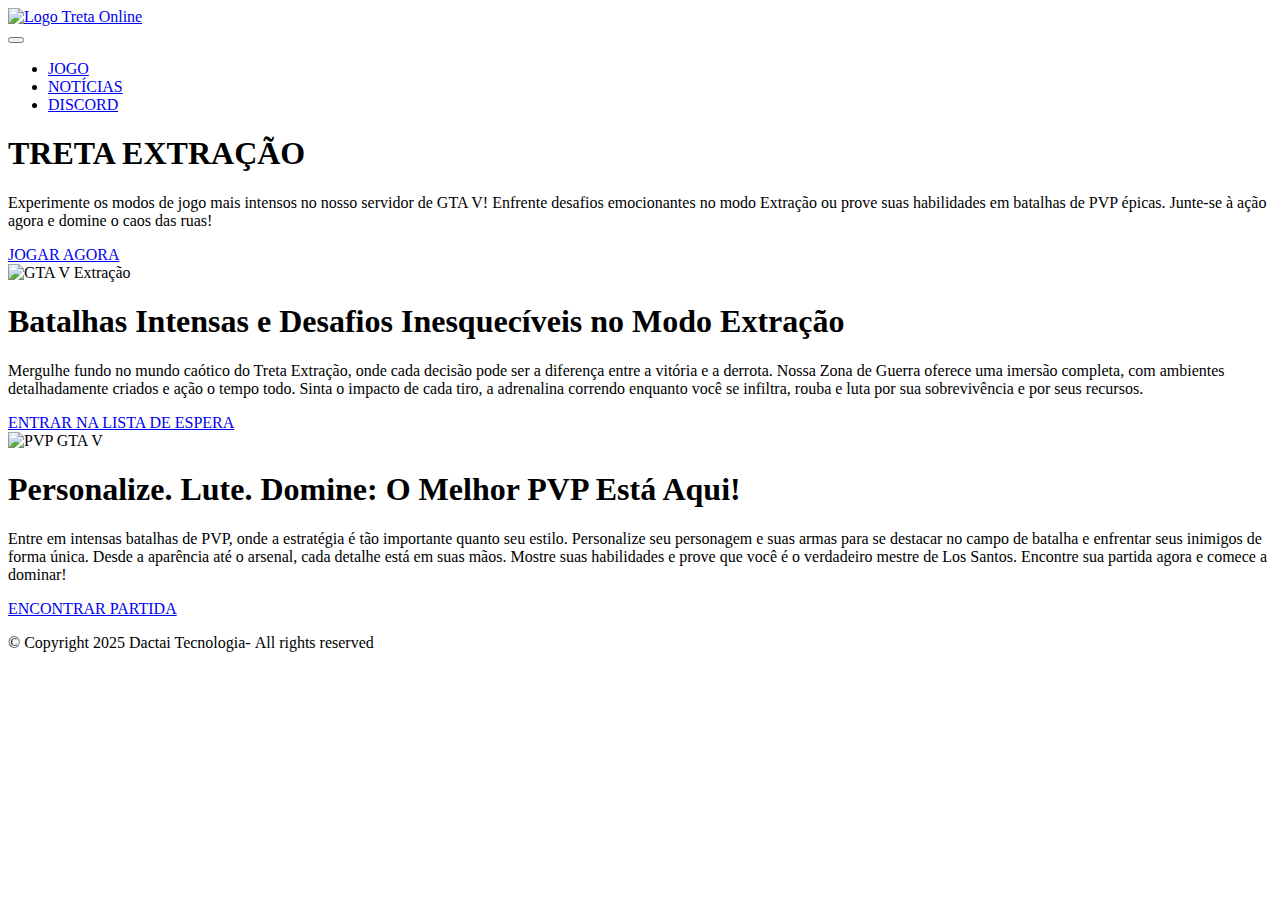
==== index.html @ 00f3d643 "subindo site treta" ====
<!DOCTYPE html>
<html>
  <head>
    <!-- Site made with Mobirise Website Builder v5.9.18, https://mobirise.com -->
    <meta charset="UTF-8" />
    <meta http-equiv="X-UA-Compatible" content="IE=edge" />
    <meta name="generator" content="Mobirise v5.9.18, mobirise.com" />
    <meta
      name="viewport"
      content="width=device-width, initial-scale=1, minimum-scale=1"
    />
    <link
      rel="shortcut icon"
      href="assets/images/logo.png"
      type="image/x-icon"
    />
    <meta
      name="description"
      content="Junte-se ao melhor servidor de GTA V com intensas batalhas de PVP. Personalize seu personagem e armas para dominar o campo de batalha em Los Santos. Entre em partidas épicas com personalização completa e prove suas habilidades contra jogadores reais. Venha para a ação agora!"
    />

    <title>Home</title>
    <link rel="stylesheet" href="assets/bootstrap/css/bootstrap.min.css" />
    <link rel="stylesheet" href="assets/bootstrap/css/bootstrap-grid.min.css" />
    <link
      rel="stylesheet"
      href="assets/bootstrap/css/bootstrap-reboot.min.css"
    />
    <link
      rel="stylesheet"
      href="assets/web/assets/gdpr-plugin/gdpr-styles.css"
    />
    <link rel="stylesheet" href="assets/dropdown/css/style.css" />
    <link rel="stylesheet" href="assets/socicon/css/styles.css" />
    <link rel="stylesheet" href="assets/theme/css/style.css" />
    <link rel="stylesheet" href="assets/custom/css/custom.css" />
    <link
      rel="preload"
      href="https://fonts.googleapis.com/css?family=Inter+Tight:100,200,300,400,500,600,700,800,900,100i,200i,300i,400i,500i,600i,700i,800i,900i&display=swap"
      as="style"
      onload="this.onload=null;this.rel='stylesheet'"
    />
    <noscript>
      <link
        rel="stylesheet"
        href="https://fonts.googleapis.com/css?family=Inter+Tight:100,200,300,400,500,600,700,800,900,100i,200i,300i,400i,500i,600i,700i,800i,900i&display=swap"
      />
    </noscript>
    <link
      rel="preload"
      as="style"
      href="assets/mobirise/css/mbr-additional.css?v=Gi5IZG"
    />
    <link
      rel="stylesheet"
      href="assets/mobirise/css/mbr-additional.css?v=Gi5IZG"
      type="text/css"
    />
  </head>

  <body>
    <section
      data-bs-version="5.1"
      class="menu menu1 cid-upGw96RJia"
      once="menu"
      id="menu1-q"
    >
      <nav class="navbar navbar-dropdown navbar-expand-lg">
        <div class="container-fluid">
          <div class="navbar-brand">
            <span class="navbar-logo">
              <a href="index.html">
                <img
                  src="assets/images/logo.webp"
                  alt="Logo Treta Online"
                  style="height: 8rem"
                />
              </a>
            </span>
          </div>
          <button
            class="navbar-toggler"
            type="button"
            data-toggle="collapse"
            data-bs-toggle="collapse"
            data-target="#navbarSupportedContent"
            data-bs-target="#navbarSupportedContent"
            aria-controls="navbarNavAltMarkup"
            aria-expanded="false"
            aria-label="Toggle navigation"
          >
            <div class="hamburger">
              <span></span>
              <span></span>
              <span></span>
              <span></span>
            </div>
          </button>
          <div class="collapse navbar-collapse" id="navbarSupportedContent">
            <ul
              class="navbar-nav nav-dropdown nav-right"
              data-app-modern-menu="true"
            >
              <li class="nav-item">
                <a
                  class="nav-link link text-white display-4"
                  href="index.html#header11-d"
                  >JOGO</a
                >
              </li>
              <li class="nav-item">
                <a
                  class="nav-link link text-white display-4"
                  href="index.html#header7-9"
                  >NOTÍCIAS</a
                >
              </li>
              <li class="nav-item">
                <a
                  class="nav-link link text-white display-4"
                  href="https://discord.gg/MjK5GsH4xV"
                  target="_blank"
                  >DISCORD</a
                >
              </li>
            </ul>
          </div>
        </div>
      </nav>
    </section>

    <section
      data-bs-version="5.1"
      class="header6 cid-upC4BU18kM mbr-fullscreen"
      data-bg-video="https://youtu.be/Bj3JG5mT6d8"
      id="header6-4"
    >
      <div class="mbr-fallback-image disabled"></div>
      <div
        class="mbr-overlay"
        style="opacity: 0.4; background-color: rgb(35, 35, 35)"
      ></div>

      <div class="align-center container">
        <div class="row justify-content-center">
          <div class="col-12 col-lg-10">
            <h1
              class="mbr-section-title mbr-fonts-style mbr-white mb-3 display-1"
            >
              <strong>TRETA EXTRAÇÃO</strong>
            </h1>

            <p class="mbr-text mbr-white mbr-fonts-style display-7">
              Experimente os modos de jogo mais intensos no nosso servidor de
              GTA V! Enfrente desafios emocionantes no modo Extração ou prove
              suas habilidades em batalhas de PVP épicas. Junte-se à ação agora
              e domine o caos das ruas!
            </p>
            <div class="mbr-section-btn mt-3">
              <a
                class="btn btn-danger display-4"
                href="https://cfx.re/join/v4dx4q"
                target="_blank"
                ><span
                  class="socicon socicon-strava mbr-iconfont mbr-iconfont-btn"
                  style="color: rgb(192, 101, 10)"
                ></span
                >JOGAR AGORA</a
              >
            </div>
          </div>
        </div>
      </div>
    </section>

    <section
      data-bs-version="5.1"
      class="header11 cid-upCoK73QYw mbr-fullscreen"
      data-bg-video="https://youtu.be/cUcXGGJgR6M"
      id="header11-d"
    >
      <div class="mbr-fallback-image disabled"></div>
      <div
        class="mbr-overlay"
        style="opacity: 0.4; background-color: rgb(57, 49, 147)"
      ></div>

      <div class="container">
        <div class="row justify-content-center">
          <div class="col-12 col-md-6 image-wrapper">
            <img
              class="w-100 img-rounded"
              src="assets/images/undefined-image-8.webp"
              alt="GTA V Extração"
            />
          </div>
          <div class="col-12 col-md">
            <div class="text-wrapper text-center">
              <h1 class="mbr-section-title mbr-fonts-style mb-3 display-5">
                <strong
                  >Batalhas Intensas e Desafios Inesquecíveis no Modo
                  Extração</strong
                >
              </h1>
              <p class="mbr-text mbr-fonts-style display-7">
                Mergulhe fundo no mundo caótico do Treta Extração, onde cada
                decisão pode ser a diferença entre a vitória e a derrota. Nossa
                Zona de Guerra oferece uma imersão completa, com ambientes
                detalhadamente criados e ação o tempo todo. Sinta o impacto de
                cada tiro, a adrenalina correndo enquanto você se infiltra,
                rouba e luta por sua sobrevivência e por seus recursos.
              </p>
              <div class="mbr-section-btn mt-3">
                <a class="btn btn-danger display-7" href="Inscreva-se.html"
                  >ENTRAR NA LISTA DE ESPERA</a
                >
              </div>
            </div>
          </div>
        </div>
      </div>
    </section>

    <section
      data-bs-version="5.1"
      class="header14 cid-upCBhH8CA8 mbr-fullscreen"
      data-bg-video="https://youtu.be/G4SJIUi2emQ"
      id="header14-e"
    >
      <div class="mbr-fallback-image disabled"></div>
      <div
        class="mbr-overlay"
        style="opacity: 0.4; background-color: rgb(255, 166, 0)"
      ></div>

      <div class="container">
        <div class="row justify-content-center align-items-center">
          <div class="col-12 col-md-6 image-wrapper">
            <img src="assets/images/undefined-image-7.webp" alt="PVP GTA V" />
          </div>
          <div class="col-12 col-md">
            <div class="text-wrapper">
              <h1 class="mbr-section-title mbr-fonts-style mb-3 display-5">
                <strong
                  >Personalize. Lute. Domine: O Melhor PVP Está Aqui!</strong
                >
              </h1>
              <p class="mbr-text mbr-fonts-style display-7">
                Entre em intensas batalhas de PVP, onde a estratégia é tão
                importante quanto seu estilo. Personalize seu personagem e suas
                armas para se destacar no campo de batalha e enfrentar seus
                inimigos de forma única. Desde a aparência até o arsenal, cada
                detalhe está em suas mãos. Mostre suas habilidades e prove que
                você é o verdadeiro mestre de Los Santos. Encontre sua partida
                agora e comece a dominar!
              </p>
              <div class="mbr-section-btn mt-3">
                <a
                  class="btn btn-danger display-4"
                  href="https://cfx.re/join/v4dx4q"
                  >ENCONTRAR PARTIDA</a
                >
              </div>
            </div>
          </div>
        </div>
      </div>
    </section>

    <section
      data-bs-version="5.1"
      class="footer7 cid-upCF3Wsdpq"
      once="footers"
      id="footer7-h"
    >
      <div class="container">
        <div class="media-container-row align-center mbr-white">
          <div class="col-12">
            <p class="mbr-text mb-0 mbr-fonts-style display-8">
              © Copyright 2025 Dactai Tecnologia-&nbsp;All rights reserved
            </p>
          </div>
        </div>
      </div>
    </section>
    <!--Menu Lateral Scroll-->
    <div class="menu-lateral">
      <a class="ativo" href="#header6-4"> </a>
      <a href="#header11-d"> </a>
      <a href="#header14-e"> </a>
    </div>

    <!--Seta indicando proxima seção-->
    <section id="section1" class="first-section">
      <div class="scroll-indicator">
        <div class="dots">
          <span></span>
          <span></span>
          <span></span>
        </div>
        <div class="arrow">
          <!-- SVG da seta personalizada -->
          <svg
            xmlns="http://www.w3.org/2000/svg"
            viewBox="0 0 24 24"
            width="48"
            height="48"
            fill="white"
          >
            <title>chevron-double-down</title>
            <path
              d="M7.41,8.58L12,13.17L16.59,8.58L18,10L12,16L6,10L7.41,8.58Z"
            />
          </svg>
        </div>
      </div>
    </section>

    <!-- Scripts -->
    <script src="assets/bootstrap/js/bootstrap.bundle.min.js"></script>
    <script src="assets/smoothscroll/smooth-scroll.js"></script>
    <script src="assets/ytplayer/index.js"></script>
    <script src="assets/vimeoplayer/player.js"></script>
    <script src="assets/dropdown/js/navbar-dropdown.js"></script>
    <script src="assets/theme/js/script.js"></script>
    <script>
      // Seleciona todos os links dentro do menu-lateral
      const links = document.querySelectorAll(".menu-lateral a");

      // Função para remover a classe 'ativo' de todos os links e adicionar ao link clicado
      function handleClick(event) {
        // Remove a classe 'ativo' de todos os links
        links.forEach((link) => {
          link.classList.remove("ativo");
        });

        // Adiciona a classe 'ativo' ao link clicado
        event.target.classList.add("ativo");
      }

      // Adiciona um evento de clique para todos os links
      links.forEach((link) => {
        link.addEventListener("click", handleClick);
      });
    </script>
    <script>
      document.addEventListener("DOMContentLoaded", function () {
        var menuLinks = document.querySelectorAll(".menu-lateral a");

        menuLinks.forEach(function (link) {
          link.addEventListener("click", function (e) {
            e.preventDefault();
            var targetID = this.getAttribute("href");
            var targetSection = document.querySelector(targetID);
            if (targetSection) {
              var startPosition = window.pageYOffset;
              var targetPosition =
                targetSection.getBoundingClientRect().top + window.pageYOffset;
              var distance = targetPosition - startPosition;
              var duration = 800; // Duração da animação em milissegundos
              var startTime = null;

              function animation(currentTime) {
                if (startTime === null) startTime = currentTime;
                var timeElapsed = currentTime - startTime;
                var run = ease(timeElapsed, startPosition, distance, duration);
                window.scrollTo(0, run);
                if (timeElapsed < duration) {
                  requestAnimationFrame(animation);
                }
              }

              function ease(t, b, c, d) {
                t /= d / 2;
                if (t < 1) return (c / 2) * t * t + b;
                t--;
                return (-c / 2) * (t * (t - 2) - 1) + b;
              }

              requestAnimationFrame(animation);
            }
          });
        });
      });
    </script>
    <script>
      document.addEventListener("DOMContentLoaded", function () {
        var menuLinks = document.querySelectorAll(".menu-lateral a");
        var sections = [];

        // Associa cada link à sua seção correspondente
        menuLinks.forEach(function (link) {
          var targetID = link.getAttribute("href");
          var targetSection = document.querySelector(targetID);
          if (targetSection) {
            sections.push({
              link: link,
              section: targetSection,
            });
          }
        });

        // Função para verificar qual seção está no viewport
        function onScroll() {
          var scrollPosition = window.pageYOffset + window.innerHeight / 2;

          sections.forEach(function (item) {
            var sectionTop = item.section.offsetTop;
            var sectionHeight = item.section.offsetHeight;

            if (
              scrollPosition >= sectionTop &&
              scrollPosition < sectionTop + sectionHeight
            ) {
              // Remove a classe 'ativo' de todos os links
              menuLinks.forEach(function (link) {
                link.classList.remove("ativo");
              });
              // Adiciona a classe 'ativo' ao link correspondente
              item.link.classList.add("ativo");
            }
          });
        }

        // Adiciona o evento de scroll
        window.addEventListener("scroll", onScroll);

        // Chama a função onScroll para definir o estado inicial
        onScroll();
      });
    </script>

    <script>
      document.addEventListener("DOMContentLoaded", function () {
        const menuLinks = document.querySelectorAll(".menu-lateral a");
        let activeIndex = 0; // Índice para controlar o item ativo no menu
        let isScrolling = false; // Controle para evitar múltiplos scrolls

        function activateMenuItem(index) {
          if (index < 0 || index >= menuLinks.length) return; // Impede que o índice seja inválido

          // Remove a classe 'ativo' de todos os links
          menuLinks.forEach((link) => link.classList.remove("ativo"));

          // Adiciona a classe 'ativo' ao link com o índice atual
          menuLinks[index].classList.add("ativo");

          // Simula o clique no item do menu
          menuLinks[index].click();
        }

        // Adiciona o listener de rolagem (scroll do mouse)
        document.addEventListener("wheel", function (event) {
          if (isScrolling) return; // Bloqueia múltiplos scrolls simultâneos

          isScrolling = true; // Bloqueia novos eventos de scroll até que o atual termine

          if (event.deltaY > 0) {
            // Scroll para baixo
            if (activeIndex < menuLinks.length - 1) {
              activeIndex++;
            }
          } else {
            // Scroll para cima
            if (activeIndex > 0) {
              activeIndex--;
            }
          }

          // Ativa o próximo ou anterior item no menu
          activateMenuItem(activeIndex);

          // Desbloqueia o scroll após um curto período de tempo
          setTimeout(() => {
            isScrolling = false;
          }, 500); // 500ms de bloqueio para evitar múltiplos scrolls rápidos
        });

        // Ativa o primeiro item ao carregar a página
        activateMenuItem(activeIndex);
      });
    </script>
  </body>
</html>
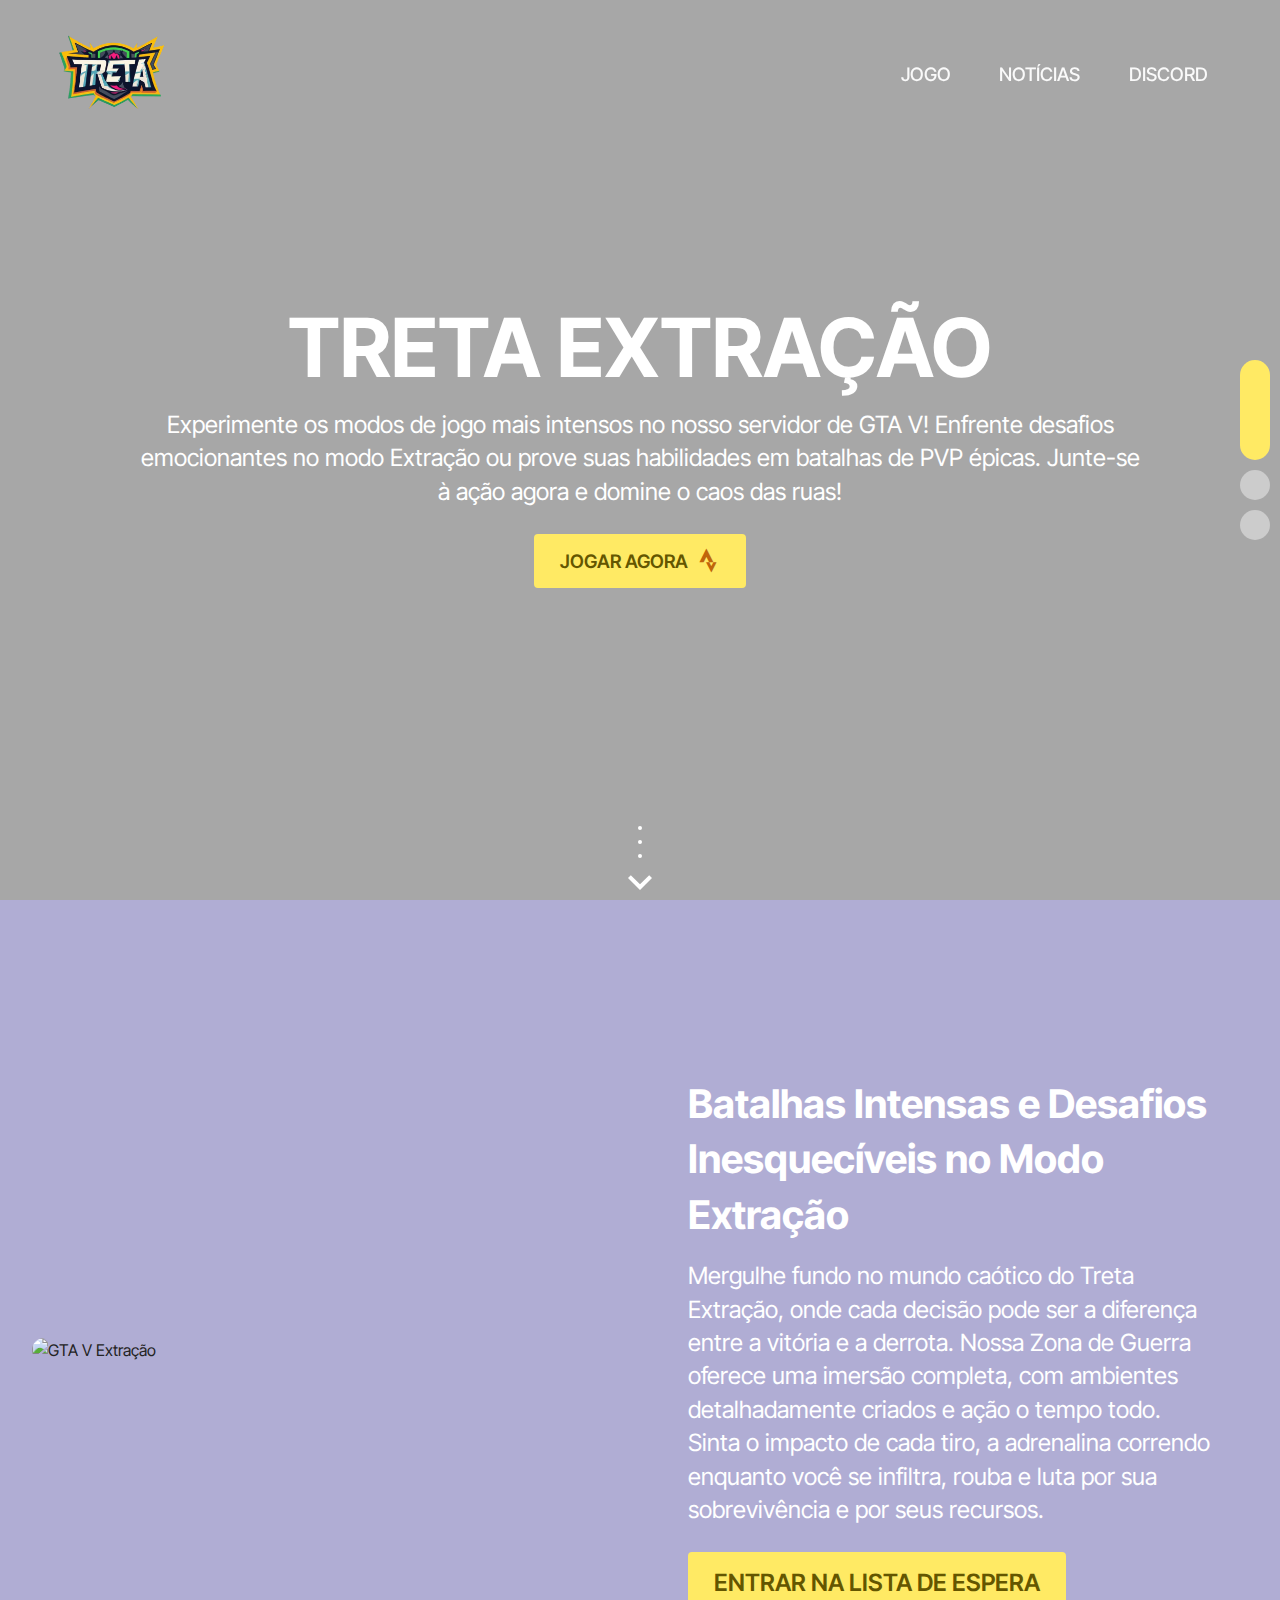
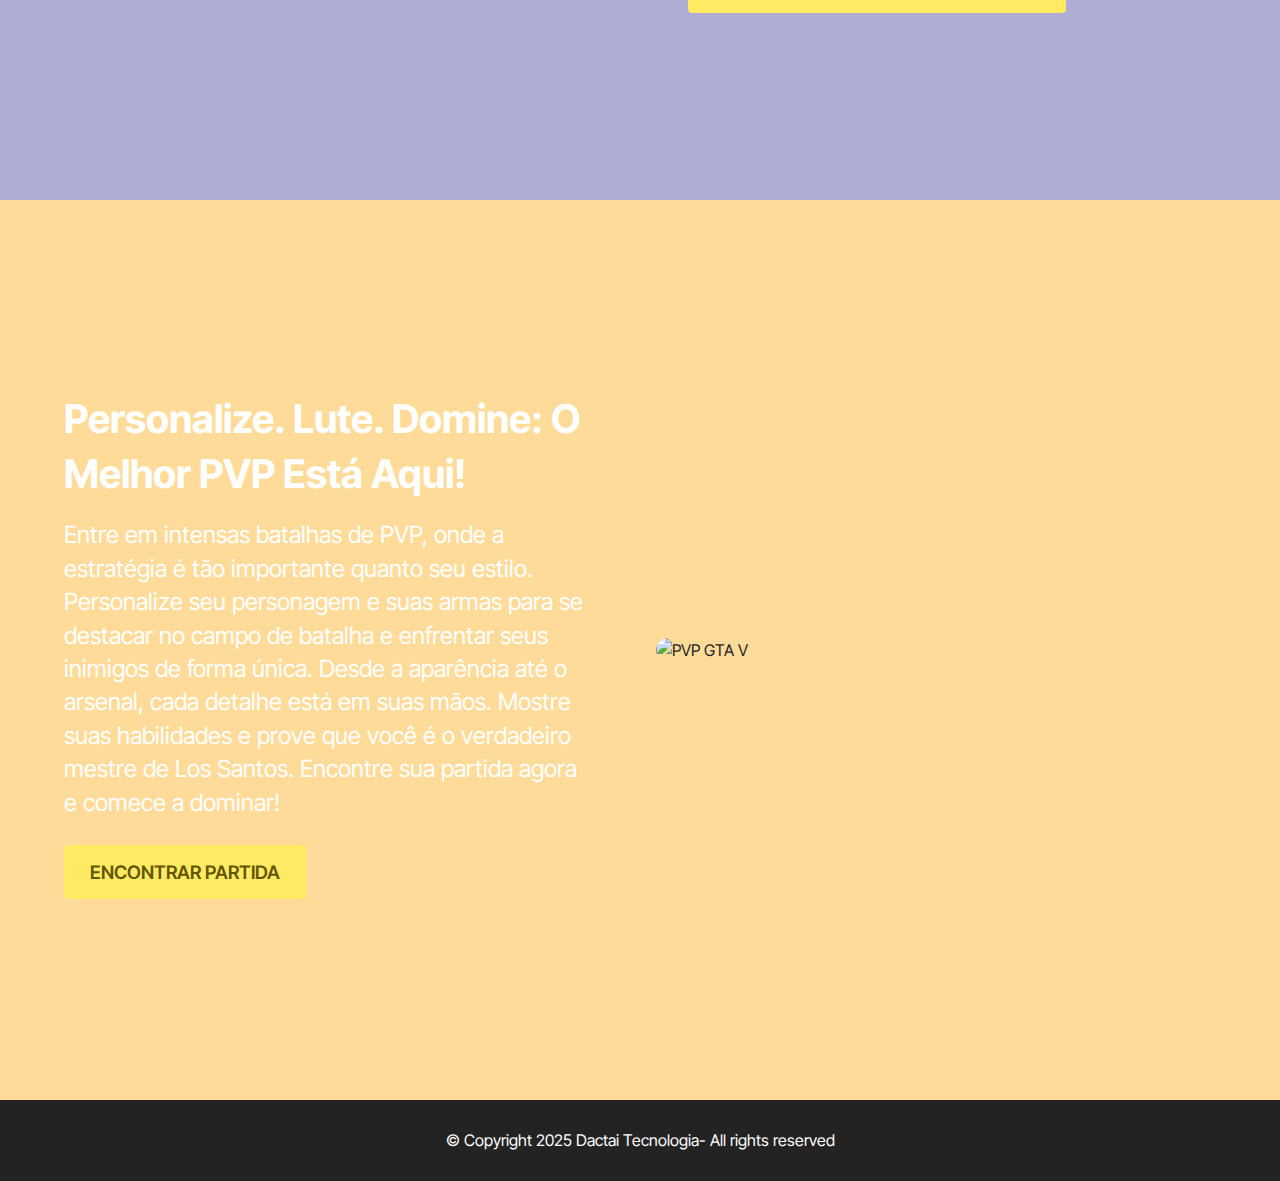
==== commit a72d82d9: "alteração link formulário" ====
--- a/index.html
+++ b/index.html
@@ -211,7 +211,7 @@
                 rouba e luta por sua sobrevivência e por seus recursos.
               </p>
               <div class="mbr-section-btn mt-3">
-                <a class="btn btn-danger display-7" href="Inscreva-se.html"
+                <a class="btn btn-danger display-7" href="formulario.html"
                   >ENTRAR NA LISTA DE ESPERA</a
                 >
               </div>
--- a/assets/dropdown/css/style.css
+++ b/assets/dropdown/css/style.css
@@ -0,0 +1,265 @@
+.navbar-dropdown {
+  left: 0;
+  padding: 0;
+  position: absolute;
+  right: 0;
+  top: 0;
+  transition: all 0.45s ease;
+  z-index: 1030;
+  background: #282828; }
+  .navbar-dropdown .navbar-logo {
+    margin-right: 0.8rem;
+    transition: margin 0.3s ease-in-out;
+    vertical-align: middle; }
+    .navbar-dropdown .navbar-logo img {
+      height: 3.125rem;
+      transition: all 0.3s ease-in-out; }
+    .navbar-dropdown .navbar-logo.mbr-iconfont {
+      font-size: 3.125rem;
+      line-height: 3.125rem; }
+  .navbar-dropdown .navbar-caption {
+    font-weight: 700;
+    white-space: normal;
+    vertical-align: -4px;
+    line-height: 3.125rem !important; }
+    .navbar-dropdown .navbar-caption, .navbar-dropdown .navbar-caption:hover {
+      color: inherit;
+      text-decoration: none; }
+  .navbar-dropdown .mbr-iconfont + .navbar-caption {
+    vertical-align: -1px; }
+  .navbar-dropdown.navbar-fixed-top {
+    position: fixed; }
+  .navbar-dropdown .navbar-brand span {
+    vertical-align: -4px; }
+  .navbar-dropdown.bg-color.transparent {
+    background: none; }
+  .navbar-dropdown.navbar-short .navbar-brand {
+    padding: 0.625rem 0; }
+    .navbar-dropdown.navbar-short .navbar-brand span {
+      vertical-align: -1px; }
+  .navbar-dropdown.navbar-short .navbar-caption {
+    line-height: 2.375rem !important;
+    vertical-align: -2px; }
+  .navbar-dropdown.navbar-short .navbar-logo {
+    margin-right: 0.5rem; }
+    .navbar-dropdown.navbar-short .navbar-logo img {
+      height: 2.375rem; }
+    .navbar-dropdown.navbar-short .navbar-logo.mbr-iconfont {
+      font-size: 2.375rem;
+      line-height: 2.375rem; }
+  .navbar-dropdown.navbar-short .mbr-table-cell {
+    height: 3.625rem; }
+  .navbar-dropdown .navbar-close {
+    left: 0.6875rem;
+    position: fixed;
+    top: 0.75rem;
+    z-index: 1000; }
+  .navbar-dropdown .hamburger-icon {
+    content: "";
+    display: inline-block;
+    vertical-align: middle;
+    width: 16px;
+    -webkit-box-shadow: 0 -6px 0 1px #282828,0 0 0 1px #282828,0 6px 0 1px #282828;
+    -moz-box-shadow: 0 -6px 0 1px #282828,0 0 0 1px #282828,0 6px 0 1px #282828;
+    box-shadow: 0 -6px 0 1px #282828,0 0 0 1px #282828,0 6px 0 1px #282828; }
+
+.dropdown-menu .dropdown-toggle[data-toggle="dropdown-submenu"]::after {
+  border-bottom: 0.35em solid transparent;
+  border-left: 0.35em solid;
+  border-right: 0;
+  border-top: 0.35em solid transparent;
+  margin-left: 0.3rem; }
+
+.dropdown-menu .dropdown-item:focus {
+  outline: 0; }
+
+.nav-dropdown {
+  font-size: 0.75rem;
+  font-weight: 500;
+  height: auto !important; }
+  .nav-dropdown .nav-btn {
+    padding-left: 1rem; }
+  .nav-dropdown .link {
+    margin: .667em 1.667em;
+    font-weight: 500;
+    padding: 0;
+    transition: color .2s ease-in-out; }
+    .nav-dropdown .link.dropdown-toggle {
+      margin-right: 2.583em; }
+      .nav-dropdown .link.dropdown-toggle::after {
+        margin-left: .25rem;
+        border-top: 0.35em solid;
+        border-right: 0.35em solid transparent;
+        border-left: 0.35em solid transparent;
+        border-bottom: 0; }
+      .nav-dropdown .link.dropdown-toggle[aria-expanded="true"] {
+        margin: 0;
+        padding: 0.667em 3.263em  0.667em 1.667em; }
+  .nav-dropdown .link::after,
+  .nav-dropdown .dropdown-item::after {
+    color: inherit; }
+  .nav-dropdown .btn {
+    font-size: 0.75rem;
+    font-weight: 700;
+    letter-spacing: 0;
+    margin-bottom: 0;
+    padding-left: 1.25rem;
+    padding-right: 1.25rem; }
+  .nav-dropdown .dropdown-menu {
+    border-radius: 0;
+    border: 0;
+    left: 0;
+    margin: 0;
+    padding-bottom: 1.25rem;
+    padding-top: 1.25rem;
+    position: relative; }
+  .nav-dropdown .dropdown-submenu {
+    margin-left: 0.125rem;
+    top: 0; }
+  .nav-dropdown .dropdown-item {
+    font-weight: 500;
+    line-height: 2;
+    padding: 0.3846em 4.615em 0.3846em 1.5385em;
+    position: relative;
+    transition: color .2s ease-in-out, background-color .2s ease-in-out; }
+    .nav-dropdown .dropdown-item::after {
+      margin-top: -0.3077em;
+      position: absolute;
+      right: 1.1538em;
+      top: 50%; }
+    .nav-dropdown .dropdown-item:focus, .nav-dropdown .dropdown-item:hover {
+      background: none; }
+
+@media (max-width: 767px) {
+  .nav-dropdown.navbar-toggleable-sm {
+    bottom: 0;
+    display: none;
+    left: 0;
+    overflow-x: hidden;
+    position: fixed;
+    top: 0;
+    transform: translateX(-100%);
+    -ms-transform: translateX(-100%);
+    -webkit-transform: translateX(-100%);
+    width: 18.75rem;
+    z-index: 999; } }
+.nav-dropdown.navbar-toggleable-xl {
+  bottom: 0;
+  display: none;
+  left: 0;
+  overflow-x: hidden;
+  position: fixed;
+  top: 0;
+  transform: translateX(-100%);
+  -ms-transform: translateX(-100%);
+  -webkit-transform: translateX(-100%);
+  width: 18.75rem;
+  z-index: 999; }
+
+.nav-dropdown-sm {
+  display: block !important;
+  overflow-x: hidden;
+  overflow: auto;
+  padding-top: 3.875rem; }
+  .nav-dropdown-sm::after {
+    content: "";
+    display: block;
+    height: 3rem;
+    width: 100%; }
+  .nav-dropdown-sm.collapse.in ~ .navbar-close {
+    display: block !important; }
+  .nav-dropdown-sm.collapsing, .nav-dropdown-sm.collapse.in {
+    transform: translateX(0);
+    -ms-transform: translateX(0);
+    -webkit-transform: translateX(0);
+    transition: all 0.25s ease-out;
+    -webkit-transition: all 0.25s ease-out;
+    background: #282828; }
+  .nav-dropdown-sm.collapsing[aria-expanded="false"] {
+    transform: translateX(-100%);
+    -ms-transform: translateX(-100%);
+    -webkit-transform: translateX(-100%); }
+  .nav-dropdown-sm .nav-item {
+    display: block;
+    margin-left: 0 !important;
+    padding-left: 0; }
+  .nav-dropdown-sm .link,
+  .nav-dropdown-sm .dropdown-item {
+    border-top: 1px dotted rgba(255, 255, 255, 0.1);
+    font-size: 0.8125rem;
+    line-height: 1.6;
+    margin: 0 !important;
+    padding: 0.875rem 2.4rem 0.875rem 1.5625rem !important;
+    position: relative;
+    white-space: normal; }
+    .nav-dropdown-sm .link:focus, .nav-dropdown-sm .link:hover,
+    .nav-dropdown-sm .dropdown-item:focus,
+    .nav-dropdown-sm .dropdown-item:hover {
+      background: rgba(0, 0, 0, 0.2) !important;
+      color: #c0a375; }
+  .nav-dropdown-sm .nav-btn {
+    position: relative;
+    padding: 1.5625rem 1.5625rem 0 1.5625rem; }
+    .nav-dropdown-sm .nav-btn::before {
+      border-top: 1px dotted rgba(255, 255, 255, 0.1);
+      content: "";
+      left: 0;
+      position: absolute;
+      top: 0;
+      width: 100%; }
+    .nav-dropdown-sm .nav-btn + .nav-btn {
+      padding-top: 0.625rem; }
+      .nav-dropdown-sm .nav-btn + .nav-btn::before {
+        display: none; }
+  .nav-dropdown-sm .btn {
+    padding: 0.625rem 0; }
+  .nav-dropdown-sm .dropdown-toggle[data-toggle="dropdown-submenu"]::after {
+    margin-left: .25rem;
+    border-top: 0.35em solid;
+    border-right: 0.35em solid transparent;
+    border-left: 0.35em solid transparent;
+    border-bottom: 0; }
+  .nav-dropdown-sm .dropdown-toggle[data-toggle="dropdown-submenu"][aria-expanded="true"]::after {
+    border-top: 0;
+    border-right: 0.35em solid transparent;
+    border-left: 0.35em solid transparent;
+    border-bottom: 0.35em solid; }
+  .nav-dropdown-sm .dropdown-menu {
+    margin: 0;
+    padding: 0;
+    position: relative;
+    top: 0;
+    left: 0;
+    width: 100%;
+    border: 0;
+    float: none;
+    border-radius: 0;
+    background: none; }
+  .nav-dropdown-sm .dropdown-submenu {
+    left: 100%;
+    margin-left: 0.125rem;
+    margin-top: -1.25rem;
+    top: 0; }
+
+.navbar-toggleable-sm .nav-dropdown .dropdown-menu {
+  position: absolute; }
+
+.navbar-toggleable-sm .nav-dropdown .dropdown-submenu {
+  left: 100%;
+  margin-left: 0.125rem;
+  margin-top: -1.25rem;
+  top: 0; }
+
+.navbar-toggleable-sm.opened .nav-dropdown .dropdown-menu {
+  position: relative; }
+
+.navbar-toggleable-sm.opened .nav-dropdown .dropdown-submenu {
+  left: 0;
+  margin-left: 00rem;
+  margin-top: 0rem;
+  top: 0; }
+
+.is-builder .nav-dropdown.collapsing {
+  transition: none !important; }
+
+
--- a/assets/socicon/css/styles.css
+++ b/assets/socicon/css/styles.css
@@ -0,0 +1,934 @@
+@charset "UTF-8";
+
+@font-face {
+  font-family: 'Socicon';
+  src:  url('../fonts/socicon.eot');
+  src:  url('../fonts/socicon.eot?#iefix') format('embedded-opentype'),
+    url('../fonts/socicon.woff2') format('woff2'),
+    url('../fonts/socicon.ttf') format('truetype'),
+    url('../fonts/socicon.woff') format('woff'),
+    url('../fonts/socicon.svg#socicon') format('svg');
+  font-weight: normal;
+  font-style: normal;
+  font-display: swap;
+}
+
+[data-icon]:before {
+  font-family: "socicon" !important;
+  content: attr(data-icon);
+  font-style: normal !important;
+  font-weight: normal !important;
+  font-variant: normal !important;
+  text-transform: none !important;
+  speak: none;
+  line-height: 1;
+  -webkit-font-smoothing: antialiased;
+  -moz-osx-font-smoothing: grayscale;
+}
+
+[class^="socicon-"], [class*=" socicon-"] {
+  /* use !important to prevent issues with browser extensions that change fonts */
+  font-family: 'Socicon' !important;
+  speak: none;
+  font-style: normal;
+  font-weight: normal;
+  font-variant: normal;
+  text-transform: none;
+  line-height: 1;
+
+  /* Better Font Rendering =========== */
+  -webkit-font-smoothing: antialiased;
+  -moz-osx-font-smoothing: grayscale;
+}
+
+.socicon-500px:before {
+  content: "\e000";
+}
+.socicon-8tracks:before {
+  content: "\e001";
+}
+.socicon-airbnb:before {
+  content: "\e002";
+}
+.socicon-alliance:before {
+  content: "\e003";
+}
+.socicon-amazon:before {
+  content: "\e004";
+}
+.socicon-amplement:before {
+  content: "\e005";
+}
+.socicon-android:before {
+  content: "\e006";
+}
+.socicon-angellist:before {
+  content: "\e007";
+}
+.socicon-apple:before {
+  content: "\e008";
+}
+.socicon-appnet:before {
+  content: "\e009";
+}
+.socicon-baidu:before {
+  content: "\e00a";
+}
+.socicon-bandcamp:before {
+  content: "\e00b";
+}
+.socicon-battlenet:before {
+  content: "\e00c";
+}
+.socicon-mixer:before {
+  content: "\e00d";
+}
+.socicon-bebee:before {
+  content: "\e00e";
+}
+.socicon-bebo:before {
+  content: "\e00f";
+}
+.socicon-behance:before {
+  content: "\e010";
+}
+.socicon-blizzard:before {
+  content: "\e011";
+}
+.socicon-blogger:before {
+  content: "\e012";
+}
+.socicon-buffer:before {
+  content: "\e013";
+}
+.socicon-chrome:before {
+  content: "\e014";
+}
+.socicon-coderwall:before {
+  content: "\e015";
+}
+.socicon-curse:before {
+  content: "\e016";
+}
+.socicon-dailymotion:before {
+  content: "\e017";
+}
+.socicon-deezer:before {
+  content: "\e018";
+}
+.socicon-delicious:before {
+  content: "\e019";
+}
+.socicon-deviantart:before {
+  content: "\e01a";
+}
+.socicon-diablo:before {
+  content: "\e01b";
+}
+.socicon-digg:before {
+  content: "\e01c";
+}
+.socicon-discord:before {
+  content: "\e01d";
+}
+.socicon-disqus:before {
+  content: "\e01e";
+}
+.socicon-douban:before {
+  content: "\e01f";
+}
+.socicon-draugiem:before {
+  content: "\e020";
+}
+.socicon-dribbble:before {
+  content: "\e021";
+}
+.socicon-drupal:before {
+  content: "\e022";
+}
+.socicon-ebay:before {
+  content: "\e023";
+}
+.socicon-ello:before {
+  content: "\e024";
+}
+.socicon-endomodo:before {
+  content: "\e025";
+}
+.socicon-envato:before {
+  content: "\e026";
+}
+.socicon-etsy:before {
+  content: "\e027";
+}
+.socicon-facebook:before {
+  content: "\e028";
+}
+.socicon-feedburner:before {
+  content: "\e029";
+}
+.socicon-filmweb:before {
+  content: "\e02a";
+}
+.socicon-firefox:before {
+  content: "\e02b";
+}
+.socicon-flattr:before {
+  content: "\e02c";
+}
+.socicon-flickr:before {
+  content: "\e02d";
+}
+.socicon-formulr:before {
+  content: "\e02e";
+}
+.socicon-forrst:before {
+  content: "\e02f";
+}
+.socicon-foursquare:before {
+  content: "\e030";
+}
+.socicon-friendfeed:before {
+  content: "\e031";
+}
+.socicon-github:before {
+  content: "\e032";
+}
+.socicon-goodreads:before {
+  content: "\e033";
+}
+.socicon-google:before {
+  content: "\e034";
+}
+.socicon-googlescholar:before {
+  content: "\e035";
+}
+.socicon-googlegroups:before {
+  content: "\e036";
+}
+.socicon-googlephotos:before {
+  content: "\e037";
+}
+.socicon-googleplus:before {
+  content: "\e038";
+}
+.socicon-grooveshark:before {
+  content: "\e039";
+}
+.socicon-hackerrank:before {
+  content: "\e03a";
+}
+.socicon-hearthstone:before {
+  content: "\e03b";
+}
+.socicon-hellocoton:before {
+  content: "\e03c";
+}
+.socicon-heroes:before {
+  content: "\e03d";
+}
+.socicon-smashcast:before {
+  content: "\e03e";
+}
+.socicon-horde:before {
+  content: "\e03f";
+}
+.socicon-houzz:before {
+  content: "\e040";
+}
+.socicon-icq:before {
+  content: "\e041";
+}
+.socicon-identica:before {
+  content: "\e042";
+}
+.socicon-imdb:before {
+  content: "\e043";
+}
+.socicon-instagram:before {
+  content: "\e044";
+}
+.socicon-issuu:before {
+  content: "\e045";
+}
+.socicon-istock:before {
+  content: "\e046";
+}
+.socicon-itunes:before {
+  content: "\e047";
+}
+.socicon-keybase:before {
+  content: "\e048";
+}
+.socicon-lanyrd:before {
+  content: "\e049";
+}
+.socicon-lastfm:before {
+  content: "\e04a";
+}
+.socicon-line:before {
+  content: "\e04b";
+}
+.socicon-linkedin:before {
+  content: "\e04c";
+}
+.socicon-livejournal:before {
+  content: "\e04d";
+}
+.socicon-lyft:before {
+  content: "\e04e";
+}
+.socicon-macos:before {
+  content: "\e04f";
+}
+.socicon-mail:before {
+  content: "\e050";
+}
+.socicon-medium:before {
+  content: "\e051";
+}
+.socicon-meetup:before {
+  content: "\e052";
+}
+.socicon-mixcloud:before {
+  content: "\e053";
+}
+.socicon-modelmayhem:before {
+  content: "\e054";
+}
+.socicon-mumble:before {
+  content: "\e055";
+}
+.socicon-myspace:before {
+  content: "\e056";
+}
+.socicon-newsvine:before {
+  content: "\e057";
+}
+.socicon-nintendo:before {
+  content: "\e058";
+}
+.socicon-npm:before {
+  content: "\e059";
+}
+.socicon-odnoklassniki:before {
+  content: "\e05a";
+}
+.socicon-openid:before {
+  content: "\e05b";
+}
+.socicon-opera:before {
+  content: "\e05c";
+}
+.socicon-outlook:before {
+  content: "\e05d";
+}
+.socicon-overwatch:before {
+  content: "\e05e";
+}
+.socicon-patreon:before {
+  content: "\e05f";
+}
+.socicon-paypal:before {
+  content: "\e060";
+}
+.socicon-periscope:before {
+  content: "\e061";
+}
+.socicon-persona:before {
+  content: "\e062";
+}
+.socicon-pinterest:before {
+  content: "\e063";
+}
+.socicon-play:before {
+  content: "\e064";
+}
+.socicon-player:before {
+  content: "\e065";
+}
+.socicon-playstation:before {
+  content: "\e066";
+}
+.socicon-pocket:before {
+  content: "\e067";
+}
+.socicon-qq:before {
+  content: "\e068";
+}
+.socicon-quora:before {
+  content: "\e069";
+}
+.socicon-raidcall:before {
+  content: "\e06a";
+}
+.socicon-ravelry:before {
+  content: "\e06b";
+}
+.socicon-reddit:before {
+  content: "\e06c";
+}
+.socicon-renren:before {
+  content: "\e06d";
+}
+.socicon-researchgate:before {
+  content: "\e06e";
+}
+.socicon-residentadvisor:before {
+  content: "\e06f";
+}
+.socicon-reverbnation:before {
+  content: "\e070";
+}
+.socicon-rss:before {
+  content: "\e071";
+}
+.socicon-sharethis:before {
+  content: "\e072";
+}
+.socicon-skype:before {
+  content: "\e073";
+}
+.socicon-slideshare:before {
+  content: "\e074";
+}
+.socicon-smugmug:before {
+  content: "\e075";
+}
+.socicon-snapchat:before {
+  content: "\e076";
+}
+.socicon-songkick:before {
+  content: "\e077";
+}
+.socicon-soundcloud:before {
+  content: "\e078";
+}
+.socicon-spotify:before {
+  content: "\e079";
+}
+.socicon-stackexchange:before {
+  content: "\e07a";
+}
+.socicon-stackoverflow:before {
+  content: "\e07b";
+}
+.socicon-starcraft:before {
+  content: "\e07c";
+}
+.socicon-stayfriends:before {
+  content: "\e07d";
+}
+.socicon-steam:before {
+  content: "\e07e";
+}
+.socicon-storehouse:before {
+  content: "\e07f";
+}
+.socicon-strava:before {
+  content: "\e080";
+}
+.socicon-streamjar:before {
+  content: "\e081";
+}
+.socicon-stumbleupon:before {
+  content: "\e082";
+}
+.socicon-swarm:before {
+  content: "\e083";
+}
+.socicon-teamspeak:before {
+  content: "\e084";
+}
+.socicon-teamviewer:before {
+  content: "\e085";
+}
+.socicon-technorati:before {
+  content: "\e086";
+}
+.socicon-telegram:before {
+  content: "\e087";
+}
+.socicon-tripadvisor:before {
+  content: "\e088";
+}
+.socicon-tripit:before {
+  content: "\e089";
+}
+.socicon-triplej:before {
+  content: "\e08a";
+}
+.socicon-tumblr:before {
+  content: "\e08b";
+}
+.socicon-twitch:before {
+  content: "\e08c";
+}
+.socicon-twitter:before {
+  content: "\e08d";
+}
+.socicon-uber:before {
+  content: "\e08e";
+}
+.socicon-ventrilo:before {
+  content: "\e08f";
+}
+.socicon-viadeo:before {
+  content: "\e090";
+}
+.socicon-viber:before {
+  content: "\e091";
+}
+.socicon-viewbug:before {
+  content: "\e092";
+}
+.socicon-vimeo:before {
+  content: "\e093";
+}
+.socicon-vine:before {
+  content: "\e094";
+}
+.socicon-vkontakte:before {
+  content: "\e095";
+}
+.socicon-warcraft:before {
+  content: "\e096";
+}
+.socicon-wechat:before {
+  content: "\e097";
+}
+.socicon-weibo:before {
+  content: "\e098";
+}
+.socicon-whatsapp:before {
+  content: "\e099";
+}
+.socicon-wikipedia:before {
+  content: "\e09a";
+}
+.socicon-windows:before {
+  content: "\e09b";
+}
+.socicon-wordpress:before {
+  content: "\e09c";
+}
+.socicon-wykop:before {
+  content: "\e09d";
+}
+.socicon-xbox:before {
+  content: "\e09e";
+}
+.socicon-xing:before {
+  content: "\e09f";
+}
+.socicon-yahoo:before {
+  content: "\e0a0";
+}
+.socicon-yammer:before {
+  content: "\e0a1";
+}
+.socicon-yandex:before {
+  content: "\e0a2";
+}
+.socicon-yelp:before {
+  content: "\e0a3";
+}
+.socicon-younow:before {
+  content: "\e0a4";
+}
+.socicon-youtube:before {
+  content: "\e0a5";
+}
+.socicon-zapier:before {
+  content: "\e0a6";
+}
+.socicon-zerply:before {
+  content: "\e0a7";
+}
+.socicon-zomato:before {
+  content: "\e0a8";
+}
+.socicon-zynga:before {
+  content: "\e0a9";
+}
+.socicon-spreadshirt:before {
+  content: "\e901";
+}
+.socicon-gamejolt:before {
+  content: "\e902";
+}
+.socicon-trello:before {
+  content: "\e903";
+}
+.socicon-tunein:before {
+  content: "\e904";
+}
+.socicon-bloglovin:before {
+  content: "\e905";
+}
+.socicon-gamewisp:before {
+  content: "\e906";
+}
+.socicon-messenger:before {
+  content: "\e907";
+}
+.socicon-pandora:before {
+  content: "\e908";
+}
+.socicon-augment:before {
+  content: "\e909";
+}
+.socicon-bitbucket:before {
+  content: "\e90a";
+}
+.socicon-fyuse:before {
+  content: "\e90b";
+}
+.socicon-yt-gaming:before {
+  content: "\e90c";
+}
+.socicon-sketchfab:before {
+  content: "\e90d";
+}
+.socicon-mobcrush:before {
+  content: "\e90e";
+}
+.socicon-microsoft:before {
+  content: "\e90f";
+}
+.socicon-realtor:before {
+  content: "\e910";
+}
+.socicon-tidal:before {
+  content: "\e911";
+}
+.socicon-qobuz:before {
+  content: "\e912";
+}
+.socicon-natgeo:before {
+  content: "\e913";
+}
+.socicon-mastodon:before {
+  content: "\e914";
+}
+.socicon-unsplash:before {
+  content: "\e915";
+}
+.socicon-homeadvisor:before {
+  content: "\e916";
+}
+.socicon-angieslist:before {
+  content: "\e917";
+}
+.socicon-codepen:before {
+  content: "\e918";
+}
+.socicon-slack:before {
+  content: "\e919";
+}
+.socicon-openaigym:before {
+  content: "\e91a";
+}
+.socicon-logmein:before {
+  content: "\e91b";
+}
+.socicon-fiverr:before {
+  content: "\e91c";
+}
+.socicon-gotomeeting:before {
+  content: "\e91d";
+}
+.socicon-aliexpress:before {
+  content: "\e91e";
+}
+.socicon-guru:before {
+  content: "\e91f";
+}
+.socicon-appstore:before {
+  content: "\e920";
+}
+.socicon-homes:before {
+  content: "\e921";
+}
+.socicon-zoom:before {
+  content: "\e922";
+}
+.socicon-alibaba:before {
+  content: "\e923";
+}
+.socicon-craigslist:before {
+  content: "\e924";
+}
+.socicon-wix:before {
+  content: "\e925";
+}
+.socicon-redfin:before {
+  content: "\e926";
+}
+.socicon-googlecalendar:before {
+  content: "\e927";
+}
+.socicon-shopify:before {
+  content: "\e928";
+}
+.socicon-freelancer:before {
+  content: "\e929";
+}
+.socicon-seedrs:before {
+  content: "\e92a";
+}
+.socicon-bing:before {
+  content: "\e92b";
+}
+.socicon-doodle:before {
+  content: "\e92c";
+}
+.socicon-bonanza:before {
+  content: "\e92d";
+}
+.socicon-squarespace:before {
+  content: "\e92e";
+}
+.socicon-toptal:before {
+  content: "\e92f";
+}
+.socicon-gust:before {
+  content: "\e930";
+}
+.socicon-ask:before {
+  content: "\e931";
+}
+.socicon-trulia:before {
+  content: "\e932";
+}
+.socicon-loomly:before {
+  content: "\e933";
+}
+.socicon-ghost:before {
+  content: "\e934";
+}
+.socicon-upwork:before {
+  content: "\e935";
+}
+.socicon-fundable:before {
+  content: "\e936";
+}
+.socicon-booking:before {
+  content: "\e937";
+}
+.socicon-googlemaps:before {
+  content: "\e938";
+}
+.socicon-zillow:before {
+  content: "\e939";
+}
+.socicon-niconico:before {
+  content: "\e93a";
+}
+.socicon-toneden:before {
+  content: "\e93b";
+}
+.socicon-crunchbase:before {
+  content: "\e93c";
+}
+.socicon-homefy:before {
+  content: "\e93d";
+}
+.socicon-calendly:before {
+  content: "\e93e";
+}
+.socicon-livemaster:before {
+  content: "\e93f";
+}
+.socicon-udemy:before {
+  content: "\e940";
+}
+.socicon-codered:before {
+  content: "\e941";
+}
+.socicon-origin:before {
+  content: "\e942";
+}
+.socicon-nextdoor:before {
+  content: "\e943";
+}
+.socicon-portfolio:before {
+  content: "\e944";
+}
+.socicon-instructables:before {
+  content: "\e945";
+}
+.socicon-gitlab:before {
+  content: "\e946";
+}
+.socicon-hackernews:before {
+  content: "\e947";
+}
+.socicon-smashwords:before {
+  content: "\e948";
+}
+.socicon-kobo:before {
+  content: "\e949";
+}
+.socicon-bookbub:before {
+  content: "\e94a";
+}
+.socicon-mailru:before {
+  content: "\e94b";
+}
+.socicon-moddb:before {
+  content: "\e94c";
+}
+.socicon-indiedb:before {
+  content: "\e94d";
+}
+.socicon-traxsource:before {
+  content: "\e94e";
+}
+.socicon-gamefor:before {
+  content: "\e94f";
+}
+.socicon-pixiv:before {
+  content: "\e950";
+}
+.socicon-myanimelist:before {
+  content: "\e951";
+}
+.socicon-blackberry:before {
+  content: "\e952";
+}
+.socicon-wickr:before {
+  content: "\e953";
+}
+.socicon-spip:before {
+  content: "\e954";
+}
+.socicon-napster:before {
+  content: "\e955";
+}
+.socicon-beatport:before {
+  content: "\e956";
+}
+.socicon-hackerone:before {
+  content: "\e957";
+}
+.socicon-internet:before {
+  content: "\e958";
+}
+.socicon-ubuntu:before {
+  content: "\e959";
+}
+.socicon-artstation:before {
+  content: "\e95a";
+}
+.socicon-invision:before {
+  content: "\e95b";
+}
+.socicon-torial:before {
+  content: "\e95c";
+}
+.socicon-collectorz:before {
+  content: "\e95d";
+}
+.socicon-seenthis:before {
+  content: "\e95e";
+}
+.socicon-googleplaymusic:before {
+  content: "\e95f";
+}
+.socicon-debian:before {
+  content: "\e960";
+}
+.socicon-filmfreeway:before {
+  content: "\e961";
+}
+.socicon-gnome:before {
+  content: "\e962";
+}
+.socicon-itchio:before {
+  content: "\e963";
+}
+.socicon-jamendo:before {
+  content: "\e964";
+}
+.socicon-mix:before {
+  content: "\e965";
+}
+.socicon-sharepoint:before {
+  content: "\e966";
+}
+.socicon-tinder:before {
+  content: "\e967";
+}
+.socicon-windguru:before {
+  content: "\e968";
+}
+.socicon-cdbaby:before {
+  content: "\e969";
+}
+.socicon-elementaryos:before {
+  content: "\e96a";
+}
+.socicon-stage32:before {
+  content: "\e96b";
+}
+.socicon-tiktok:before {
+  content: "\e96c";
+}
+.socicon-gitter:before {
+  content: "\e96d";
+}
+.socicon-letterboxd:before {
+  content: "\e96e";
+}
+.socicon-threema:before {
+  content: "\e96f";
+}
+.socicon-splice:before {
+  content: "\e970";
+}
+.socicon-metapop:before {
+  content: "\e971";
+}
+.socicon-naver:before {
+  content: "\e972";
+}
+.socicon-remote:before {
+  content: "\e973";
+}
+.socicon-flipboard:before {
+  content: "\e974";
+}
+.socicon-googlehangouts:before {
+  content: "\e975";
+}
+.socicon-dlive:before {
+  content: "\e976";
+}
+.socicon-vsco:before {
+  content: "\e977";
+}
+.socicon-stitcher:before {
+  content: "\e978";
+}
+.socicon-avvo:before {
+  content: "\e979";
+}
+.socicon-redbubble:before {
+  content: "\e97a";
+}
+.socicon-society6:before {
+  content: "\e97b";
+}
+.socicon-zazzle:before {
+  content: "\e97c";
+}
+.socicon-eitaa:before {
+  content: "\e97d";
+}
+.socicon-soroush:before {
+  content: "\e97e";
+}
+.socicon-bale:before {
+  content: "\e97f";
+}
--- a/assets/theme/css/style.css
+++ b/assets/theme/css/style.css
@@ -0,0 +1,965 @@
+@charset "UTF-8";
+section {
+  background-color: #ffffff;
+}
+
+body {
+  font-style: normal;
+  line-height: 1.5;
+  font-weight: 400;
+  color: #232323;
+  position: relative;
+}
+
+button {
+  background-color: transparent;
+  border-color: transparent;
+}
+
+.embla__button,
+.carousel-control {
+  background-color: #edefea !important;
+  opacity: 0.8 !important;
+  color: #464845 !important;
+  border-color: #edefea !important;
+}
+
+.carousel .close,
+.modalWindow .close {
+  background-color: #edefea !important;
+  color: #464845 !important;
+  border-color: #edefea !important;
+  opacity: 0.8 !important;
+}
+
+.carousel .close:hover,
+.modalWindow .close:hover {
+  opacity: 1 !important;
+}
+
+.carousel-indicators li {
+  background-color: #edefea !important;
+  border: 2px solid #464845 !important;
+}
+
+.carousel-indicators li:hover,
+.carousel-indicators li:active {
+  opacity: 0.8 !important;
+}
+
+.embla__button:hover,
+.carousel-control:hover {
+  background-color: #edefea !important;
+  opacity: 1 !important;
+}
+
+.modalWindow-video-container {
+  height: 80%;
+}
+
+section,
+.container,
+.container-fluid {
+  position: relative;
+  word-wrap: break-word;
+}
+
+a.mbr-iconfont:hover {
+  text-decoration: none;
+}
+
+.article .lead p,
+.article .lead ul,
+.article .lead ol,
+.article .lead pre,
+.article .lead blockquote {
+  margin-bottom: 0;
+}
+
+a {
+  font-style: normal;
+  font-weight: 400;
+  cursor: pointer;
+}
+a, a:hover {
+  text-decoration: none;
+}
+
+.mbr-section-title {
+  font-style: normal;
+  line-height: 1.3;
+}
+
+.mbr-section-subtitle {
+  line-height: 1.3;
+}
+
+.mbr-text {
+  font-style: normal;
+  line-height: 1.7;
+}
+
+h1,
+h2,
+h3,
+h4,
+h5,
+h6,
+.display-1,
+.display-2,
+.display-4,
+.display-5,
+.display-7,
+span,
+p,
+a {
+  line-height: 1;
+  word-break: break-word;
+  word-wrap: break-word;
+  font-weight: 400;
+}
+
+b,
+strong {
+  font-weight: bold;
+}
+
+input:-webkit-autofill, input:-webkit-autofill:hover, input:-webkit-autofill:focus, input:-webkit-autofill:active {
+  transition-delay: 9999s;
+  -webkit-transition-property: background-color, color;
+  transition-property: background-color, color;
+}
+
+textarea[type=hidden] {
+  display: none;
+}
+
+section {
+  background-position: 50% 50%;
+  background-repeat: no-repeat;
+  background-size: cover;
+}
+section .mbr-background-video,
+section .mbr-background-video-preview {
+  position: absolute;
+  bottom: 0;
+  left: 0;
+  right: 0;
+  top: 0;
+}
+
+.hidden {
+  visibility: hidden;
+}
+
+.mbr-z-index20 {
+  z-index: 20;
+}
+
+/*! Base colors */
+.mbr-white {
+  color: #ffffff;
+}
+
+.mbr-black {
+  color: #111111;
+}
+
+.mbr-bg-white {
+  background-color: #ffffff;
+}
+
+.mbr-bg-black {
+  background-color: #000000;
+}
+
+/*! Text-aligns */
+.align-left {
+  text-align: left;
+}
+
+.align-center {
+  text-align: center;
+}
+
+.align-right {
+  text-align: right;
+}
+
+/*! Font-weight  */
+.mbr-light {
+  font-weight: 300;
+}
+
+.mbr-regular {
+  font-weight: 400;
+}
+
+.mbr-semibold {
+  font-weight: 500;
+}
+
+.mbr-bold {
+  font-weight: 700;
+}
+
+/*! Media  */
+.media-content {
+  flex-basis: 100%;
+}
+
+.media-container-row {
+  display: flex;
+  flex-direction: row;
+  flex-wrap: wrap;
+  justify-content: center;
+  align-content: center;
+  align-items: start;
+}
+.media-container-row .media-size-item {
+  width: 400px;
+}
+
+.media-container-column {
+  display: flex;
+  flex-direction: column;
+  flex-wrap: wrap;
+  justify-content: center;
+  align-content: center;
+  align-items: stretch;
+}
+.media-container-column > * {
+  width: 100%;
+}
+
+@media (min-width: 992px) {
+  .media-container-row {
+    flex-wrap: nowrap;
+  }
+}
+figure {
+  margin-bottom: 0;
+  overflow: hidden;
+}
+
+figure[mbr-media-size] {
+  transition: width 0.1s;
+}
+
+img,
+iframe {
+  display: block;
+  width: 100%;
+}
+
+.card {
+  background-color: transparent;
+  border: none;
+}
+
+.card-box {
+  width: 100%;
+}
+
+.card-img {
+  text-align: center;
+  flex-shrink: 0;
+  -webkit-flex-shrink: 0;
+}
+
+.media {
+  max-width: 100%;
+  margin: 0 auto;
+}
+
+.mbr-figure {
+  align-self: center;
+}
+
+.media-container > div {
+  max-width: 100%;
+}
+
+.mbr-figure img,
+.card-img img {
+  width: 100%;
+}
+
+@media (max-width: 991px) {
+  .media-size-item {
+    width: auto !important;
+  }
+  .media {
+    width: auto;
+  }
+  .mbr-figure {
+    width: 100% !important;
+  }
+}
+/*! Buttons */
+.mbr-section-btn {
+  margin-left: -0.6rem;
+  margin-right: -0.6rem;
+  font-size: 0;
+}
+
+.btn {
+  font-weight: 600;
+  border-width: 1px;
+  font-style: normal;
+  margin: 0.6rem 0.6rem;
+  white-space: normal;
+  transition: all 0.2s ease-in-out;
+  display: inline-flex;
+  align-items: center;
+  justify-content: center;
+  word-break: break-word;
+}
+
+.btn-sm {
+  font-weight: 600;
+  letter-spacing: 0px;
+  transition: all 0.3s ease-in-out;
+}
+
+.btn-md {
+  font-weight: 600;
+  letter-spacing: 0px;
+  transition: all 0.3s ease-in-out;
+}
+
+.btn-lg {
+  font-weight: 600;
+  letter-spacing: 0px;
+  transition: all 0.3s ease-in-out;
+}
+
+.btn-form {
+  margin: 0;
+}
+.btn-form:hover {
+  cursor: pointer;
+}
+
+nav .mbr-section-btn {
+  margin-left: 0rem;
+  margin-right: 0rem;
+}
+
+/*! Btn icon margin */
+.btn .mbr-iconfont,
+.btn.btn-sm .mbr-iconfont {
+  order: 1;
+  cursor: pointer;
+  margin-left: 0.5rem;
+  vertical-align: sub;
+}
+
+.btn.btn-md .mbr-iconfont,
+.btn.btn-md .mbr-iconfont {
+  margin-left: 0.8rem;
+}
+
+.mbr-regular {
+  font-weight: 400;
+}
+
+.mbr-semibold {
+  font-weight: 500;
+}
+
+.mbr-bold {
+  font-weight: 700;
+}
+
+[type=submit] {
+  -webkit-appearance: none;
+}
+
+/*! Full-screen */
+.mbr-fullscreen .mbr-overlay {
+  min-height: 100vh;
+}
+
+.mbr-fullscreen {
+  display: flex;
+  display: -moz-flex;
+  display: -ms-flex;
+  display: -o-flex;
+  align-items: center;
+  min-height: 100vh;
+  padding-top: 3rem;
+  padding-bottom: 3rem;
+}
+
+/*! Map */
+.map {
+  height: 25rem;
+  position: relative;
+}
+.map iframe {
+  width: 100%;
+  height: 100%;
+}
+
+/*! Scroll to top arrow */
+.mbr-arrow-up {
+  bottom: 25px;
+  right: 90px;
+  position: fixed;
+  text-align: right;
+  z-index: 5000;
+  color: #ffffff;
+  font-size: 22px;
+}
+
+.mbr-arrow-up a {
+  background: rgba(0, 0, 0, 0.2);
+  border-radius: 50%;
+  color: #fff;
+  display: inline-block;
+  height: 60px;
+  width: 60px;
+  border: 2px solid #fff;
+  outline-style: none !important;
+  position: relative;
+  text-decoration: none;
+  transition: all 0.3s ease-in-out;
+  cursor: pointer;
+  text-align: center;
+}
+.mbr-arrow-up a:hover {
+  background-color: rgba(0, 0, 0, 0.4);
+}
+.mbr-arrow-up a i {
+  line-height: 60px;
+}
+
+.mbr-arrow-up-icon {
+  display: block;
+  color: #fff;
+}
+
+.mbr-arrow-up-icon::before {
+  content: "›";
+  display: inline-block;
+  font-family: serif;
+  font-size: 22px;
+  line-height: 1;
+  font-style: normal;
+  position: relative;
+  top: 6px;
+  left: -4px;
+  transform: rotate(-90deg);
+}
+
+/*! Arrow Down */
+.mbr-arrow {
+  position: absolute;
+  bottom: 45px;
+  left: 50%;
+  width: 60px;
+  height: 60px;
+  cursor: pointer;
+  background-color: rgba(80, 80, 80, 0.5);
+  border-radius: 50%;
+  transform: translateX(-50%);
+}
+@media (max-width: 767px) {
+  .mbr-arrow {
+    display: none;
+  }
+}
+.mbr-arrow > a {
+  display: inline-block;
+  text-decoration: none;
+  outline-style: none;
+  animation: arrowdown 1.7s ease-in-out infinite;
+  color: #ffffff;
+}
+.mbr-arrow > a > i {
+  position: absolute;
+  top: -2px;
+  left: 15px;
+  font-size: 2rem;
+}
+
+#scrollToTop a i::before {
+  content: "";
+  position: absolute;
+  display: block;
+  border-bottom: 2.5px solid #fff;
+  border-left: 2.5px solid #fff;
+  width: 27.8%;
+  height: 27.8%;
+  left: 50%;
+  top: 51%;
+  transform: translateY(-30%) translateX(-50%) rotate(135deg);
+}
+
+@keyframes arrowdown {
+  0% {
+    transform: translateY(0px);
+  }
+  50% {
+    transform: translateY(-5px);
+  }
+  100% {
+    transform: translateY(0px);
+  }
+}
+@media (max-width: 500px) {
+  .mbr-arrow-up {
+    left: 0;
+    right: 0;
+    text-align: center;
+  }
+}
+/*Gradients animation*/
+@keyframes gradient-animation {
+  from {
+    background-position: 0% 100%;
+    animation-timing-function: ease-in-out;
+  }
+  to {
+    background-position: 100% 0%;
+    animation-timing-function: ease-in-out;
+  }
+}
+.bg-gradient {
+  background-size: 200% 200%;
+  animation: gradient-animation 5s infinite alternate;
+  -webkit-animation: gradient-animation 5s infinite alternate;
+}
+
+.menu .navbar-brand {
+  display: -webkit-flex;
+}
+.menu .navbar-brand span {
+  display: flex;
+  display: -webkit-flex;
+}
+.menu .navbar-brand .navbar-caption-wrap {
+  display: -webkit-flex;
+}
+.menu .navbar-brand .navbar-logo img {
+  display: -webkit-flex;
+  width: auto;
+}
+@media (min-width: 768px) and (max-width: 991px) {
+  .menu .navbar-toggleable-sm .navbar-nav {
+    display: -ms-flexbox;
+  }
+}
+@media (max-width: 991px) {
+  .menu .navbar-collapse {
+    max-height: 93.5vh;
+  }
+  .menu .navbar-collapse.show {
+    overflow: auto;
+  }
+}
+@media (min-width: 992px) {
+  .menu .navbar-nav.nav-dropdown {
+    display: -webkit-flex;
+  }
+  .menu .navbar-toggleable-sm .navbar-collapse {
+    display: -webkit-flex !important;
+  }
+  .menu .collapsed .navbar-collapse {
+    max-height: 93.5vh;
+  }
+  .menu .collapsed .navbar-collapse.show {
+    overflow: auto;
+  }
+}
+@media (max-width: 767px) {
+  .menu .navbar-collapse {
+    max-height: 80vh;
+  }
+}
+
+.nav-link .mbr-iconfont {
+  margin-right: 0.5rem;
+}
+
+.navbar {
+  display: -webkit-flex;
+  -webkit-flex-wrap: wrap;
+  -webkit-align-items: center;
+  -webkit-justify-content: space-between;
+}
+
+.navbar-collapse {
+  -webkit-flex-basis: 100%;
+  -webkit-flex-grow: 1;
+  -webkit-align-items: center;
+}
+
+.nav-dropdown .link {
+  padding: 0.667em 1.667em !important;
+  margin: 0 !important;
+}
+
+.nav {
+  display: -webkit-flex;
+  -webkit-flex-wrap: wrap;
+}
+
+.row {
+  display: -webkit-flex;
+  -webkit-flex-wrap: wrap;
+}
+
+.justify-content-center {
+  -webkit-justify-content: center;
+}
+
+.form-inline {
+  display: -webkit-flex;
+}
+
+.card-wrapper {
+  -webkit-flex: 1;
+}
+
+.carousel-control {
+  z-index: 10;
+  display: -webkit-flex;
+}
+
+.carousel-controls {
+  display: -webkit-flex;
+}
+
+.media {
+  display: -webkit-flex;
+}
+
+.form-group:focus {
+  outline: none;
+}
+
+.jq-selectbox__select {
+  padding: 7px 0;
+  position: relative;
+}
+
+.jq-selectbox__dropdown {
+  overflow: hidden;
+  border-radius: 10px;
+  position: absolute;
+  top: 100%;
+  left: 0 !important;
+  width: 100% !important;
+}
+
+.jq-selectbox__trigger-arrow {
+  right: 0;
+  transform: translateY(-50%);
+}
+
+.jq-selectbox li {
+  padding: 1.07em 0.5em;
+}
+
+input[type=range] {
+  padding-left: 0 !important;
+  padding-right: 0 !important;
+}
+
+.modal-dialog,
+.modal-content {
+  height: 100%;
+}
+
+.modal-dialog .carousel-inner {
+  height: calc(100vh - 1.75rem);
+}
+@media (max-width: 575px) {
+  .modal-dialog .carousel-inner {
+    height: calc(100vh - 1rem);
+  }
+}
+
+.carousel-item {
+  text-align: center;
+}
+
+.carousel-item img {
+  margin: auto;
+}
+
+.navbar-toggler {
+  align-self: flex-start;
+  padding: 0.25rem 0.75rem;
+  font-size: 1.25rem;
+  line-height: 1;
+  background: transparent;
+  border: 1px solid transparent;
+  border-radius: 0.25rem;
+}
+
+.navbar-toggler:focus,
+.navbar-toggler:hover {
+  text-decoration: none;
+  box-shadow: none;
+}
+
+.navbar-toggler-icon {
+  display: inline-block;
+  width: 1.5em;
+  height: 1.5em;
+  vertical-align: middle;
+  content: "";
+  background: no-repeat center center;
+  background-size: 100% 100%;
+}
+
+.navbar-toggler-left {
+  position: absolute;
+  left: 1rem;
+}
+
+.navbar-toggler-right {
+  position: absolute;
+  right: 1rem;
+}
+
+.card-img {
+  width: auto;
+}
+
+.menu .navbar.collapsed:not(.beta-menu) {
+  flex-direction: column;
+}
+
+.carousel-item.active,
+.carousel-item-next,
+.carousel-item-prev {
+  display: flex;
+}
+
+.note-air-layout .dropup .dropdown-menu,
+.note-air-layout .navbar-fixed-bottom .dropdown .dropdown-menu {
+  bottom: initial !important;
+}
+
+html,
+body {
+  height: auto;
+  min-height: 100vh;
+}
+
+.dropup .dropdown-toggle::after {
+  display: none;
+}
+
+.form-asterisk {
+  font-family: initial;
+  position: absolute;
+  top: -2px;
+  font-weight: normal;
+}
+
+.form-control-label {
+  position: relative;
+  cursor: pointer;
+  margin-bottom: 0.357em;
+  padding: 0;
+}
+
+.alert {
+  color: #ffffff;
+  border-radius: 0;
+  border: 0;
+  font-size: 1.1rem;
+  line-height: 1.5;
+  margin-bottom: 1.875rem;
+  padding: 1.25rem;
+  position: relative;
+  text-align: center;
+}
+.alert.alert-form::after {
+  background-color: inherit;
+  bottom: -7px;
+  content: "";
+  display: block;
+  height: 14px;
+  left: 50%;
+  margin-left: -7px;
+  position: absolute;
+  transform: rotate(45deg);
+  width: 14px;
+}
+
+.form-control {
+  background-color: #ffffff;
+  background-clip: border-box;
+  color: #232323;
+  line-height: 1rem !important;
+  height: auto;
+  padding: 1.2rem 2rem;
+  transition: border-color 0.25s ease 0s;
+  border: 1px solid transparent !important;
+  border-radius: 4px;
+  box-shadow: rgba(0, 0, 0, 0.07) 0px 1px 1px 0px, rgba(0, 0, 0, 0.07) 0px 1px 3px 0px, rgba(0, 0, 0, 0.03) 0px 0px 0px 1px;
+}
+.form-active .form-control:invalid {
+  border-color: red;
+}
+
+.row > * {
+  padding-right: 1rem;
+  padding-left: 1rem;
+}
+
+form .row {
+  margin-left: -0.6rem;
+  margin-right: -0.6rem;
+}
+form .row [class*=col] {
+  padding-left: 0.6rem;
+  padding-right: 0.6rem;
+}
+
+form .mbr-section-btn {
+  padding-left: 0.6rem;
+  padding-right: 0.6rem;
+}
+
+form .form-check-input {
+  margin-top: 0.5;
+}
+
+textarea.form-control {
+  line-height: 1.5rem !important;
+}
+
+.form-group {
+  margin-bottom: 1.2rem;
+}
+
+.form-control,
+form .btn {
+  min-height: 48px;
+}
+
+.gdpr-block label span.textGDPR input[name=gdpr] {
+  top: 7px;
+}
+
+.form-control:focus {
+  box-shadow: none;
+}
+
+:focus {
+  outline: none;
+}
+
+.mbr-overlay {
+  background-color: #000;
+  bottom: 0;
+  left: 0;
+  opacity: 0.5;
+  position: absolute;
+  right: 0;
+  top: 0;
+  z-index: 0;
+  pointer-events: none;
+}
+
+blockquote {
+  font-style: italic;
+  padding: 3rem;
+  font-size: 1.09rem;
+  position: relative;
+  border-left: 3px solid;
+}
+
+ul,
+ol,
+pre,
+blockquote {
+  margin-bottom: 2.3125rem;
+}
+
+.mt-4 {
+  margin-top: 2rem !important;
+}
+
+.mb-4 {
+  margin-bottom: 2rem !important;
+}
+
+.container,
+.container-fluid {
+  padding-left: 16px;
+  padding-right: 16px;
+}
+
+.row {
+  margin-left: -16px;
+  margin-right: -16px;
+}
+.row > [class*=col] {
+  padding-left: 16px;
+  padding-right: 16px;
+}
+
+@media (min-width: 992px) {
+  .container-fluid {
+    padding-left: 32px;
+    padding-right: 32px;
+  }
+}
+@media (max-width: 991px) {
+  .mbr-container {
+    padding-left: 16px;
+    padding-right: 16px;
+  }
+}
+.app-video-wrapper > img {
+  opacity: 1;
+}
+
+.app-video-wrapper {
+  background: transparent;
+}
+
+.item {
+  position: relative;
+}
+
+.dropdown-menu .dropdown-menu {
+  left: 100%;
+}
+
+.dropdown-item + .dropdown-menu {
+  display: none;
+}
+
+.dropdown-item:hover + .dropdown-menu,
+.dropdown-menu:hover {
+  display: block;
+}
+
+@media (min-aspect-ratio: 16/9) {
+  .mbr-video-foreground {
+    height: 300% !important;
+    top: -100% !important;
+  }
+}
+@media (max-aspect-ratio: 16/9) {
+  .mbr-video-foreground {
+    width: 300% !important;
+    left: -100% !important;
+  }
+}.engine {
+	position: absolute;
+	text-indent: -2400px;
+	text-align: center;
+	padding: 0;
+	top: 0;
+	left: -2400px;
+}--- a/assets/custom/css/custom.css
+++ b/assets/custom/css/custom.css
@@ -0,0 +1,127 @@
+.custom-page .nav-link {
+  color: #353534 !important;
+  /* Cor preta para os links */
+  font-size: 1.2rem;
+  /* Ajuste o tamanho da fonte conforme necessário */
+}
+
+.custom-page .nav-link:hover {
+  color: #8bc097 !important;
+  /* Cor ao passar o mouse (opcional) */
+}
+
+.img-rounded {
+  border-radius: 15px !important;
+
+}
+
+/* Estilos para o Swiper */
+.menu-lateral {
+  position: fixed;
+  right: 10px;
+  top: 0;
+  display: flex;
+  flex-direction: column;
+  gap: 10px;
+  height: 100vh;
+  justify-content: center;
+  align-items: center;
+
+  a {
+    background-color: rgba(255, 255, 255, 0.418);
+    width: 30px;
+    height: 30px;
+    border-radius: 100%;
+    display: flex;
+    justify-content: center;
+    align-items: center;
+    transition: all 0.3s ease; /* Animação da troca de cor */
+  }
+
+  .ativo {
+    background-color: rgb(255, 234, 100);
+    height: 100px;
+    border-radius: 20px;
+  }
+}
+html {
+  scroll-behavior: smooth;
+}
+
+/* Estilos básicos para centralizar a seta e os pontos */
+.scroll-indicator {
+  display: flex;
+  flex-direction: column;
+  align-items: center;
+  position: absolute;
+  bottom: 20px; /* Ajuste a posição conforme necessário */
+  left: 50%;
+  transform: translateX(-50%);
+  height: 215vh;
+}
+
+.dots {
+  display: flex;
+  flex-direction: column;
+  align-items: center;
+  gap: 10px; /* Espaçamento entre os pontos */
+}
+
+.dots span {
+  display: block;
+  width: 4px;
+  height: 4px;
+  background-color: white;
+  border-radius: 50%;
+  animation: bounce 1.5s infinite;
+}
+
+/* Animação para os pontos */
+.dots span:nth-child(1) {
+  animation-delay: 0.2s;
+}
+.dots span:nth-child(2) {
+  animation-delay: 0.4s;
+}
+.dots span:nth-child(3) {
+  animation-delay: 0.6s;
+}
+
+@keyframes bounce {
+  0% {
+    opacity: 0;
+    transform: translateY(-5px);
+  }
+  50% {
+    opacity: 1;
+    transform: translateY(0);
+  }
+  100% {
+    opacity: 0;
+    transform: translateY(5px);
+  }
+}
+
+.arrow {
+  margin-top: 0px;
+  font-size: 24px;
+  color: white;
+  animation: bounce-arrow 3s infinite ease-in-out;
+}
+
+/* Animação para a seta */
+@keyframes bounce-arrow {
+  0% {
+    opacity: 0.8;
+    transform: translateY(0);
+  }
+  50% {
+    opacity: 1;
+    transform: translateY(5px);
+  }
+  100% {
+    opacity: 0.8;
+    transform: translateY(10px);
+  }
+}
+
--- a/assets/mobirise/css/mbr-additional.css
+++ b/assets/mobirise/css/mbr-additional.css
@@ -0,0 +1,1621 @@
+.btn {
+  border-width: 2px;
+}
+img,
+.card-wrap,
+.card-wrapper,
+.video-wrapper,
+.mbr-figure iframe,
+.google-map iframe,
+.slide-content,
+.plan,
+.card,
+.item-wrapper {
+  border-radius: 0 !important;
+}
+.video-wrapper {
+  overflow: hidden;
+}
+body {
+  font-family: Inter Tight;
+}
+.display-1 {
+  font-family: 'Inter Tight', sans-serif;
+  font-size: 6rem;
+  line-height: 1;
+}
+.display-1 > .mbr-iconfont {
+  font-size: 7.5rem;
+}
+.display-2 {
+  font-family: 'Inter Tight', sans-serif;
+  font-size: 4rem;
+  line-height: 1;
+}
+.display-2 > .mbr-iconfont {
+  font-size: 5rem;
+}
+.display-4 {
+  font-family: 'Inter Tight', sans-serif;
+  font-size: 1.2rem;
+  line-height: 1.5;
+}
+.display-4 > .mbr-iconfont {
+  font-size: 1.5rem;
+}
+.display-5 {
+  font-family: 'Inter Tight', sans-serif;
+  font-size: 2.8rem;
+  line-height: 1.5;
+}
+.display-5 > .mbr-iconfont {
+  font-size: 3.5rem;
+}
+.display-7 {
+  font-family: 'Inter Tight', sans-serif;
+  font-size: 1.6rem;
+  line-height: 1.3;
+  
+}
+.display-7 > .mbr-iconfont {
+  font-size: 2rem;
+}
+.display-8 {
+  font-family: 'Inter Tight', sans-serif;
+  font-size: 1.0rem;
+  line-height: 1.3;
+}
+/* ---- Fluid typography for mobile devices ---- */
+/* 1.4 - font scale ratio ( bootstrap == 1.42857 ) */
+/* 100vw - current viewport width */
+/* (48 - 20)  48 == 48rem == 768px, 20 == 20rem == 320px(minimal supported viewport) */
+/* 0.65 - min scale variable, may vary */
+@media (max-width: 992px) {
+  .display-1 {
+    font-size: 4.8rem;
+  }
+}
+@media (max-width: 768px) {
+  .display-1 {
+    font-size: 4.2rem;
+    font-size: calc( 2.75rem + (6 - 2.75) * ((100vw - 20rem) / (48 - 20)));
+    line-height: calc( 1.1 * (2.75rem + (6 - 2.75) * ((100vw - 20rem) / (48 - 20))));
+  }
+  .display-2 {
+    font-size: 3.2rem;
+    font-size: calc( 2.05rem + (4 - 2.05) * ((100vw - 20rem) / (48 - 20)));
+    line-height: calc( 1.3 * (2.05rem + (4 - 2.05) * ((100vw - 20rem) / (48 - 20))));
+  }
+  .display-4 {
+    font-size: 0.96rem;
+    font-size: calc( 1.07rem + (1.2 - 1.07) * ((100vw - 20rem) / (48 - 20)));
+    line-height: calc( 1.4 * (1.07rem + (1.2 - 1.07) * ((100vw - 20rem) / (48 - 20))));
+  }
+  .display-5 {
+    font-size: 2.24rem;
+    font-size: calc( 1.63rem + (2.8 - 1.63) * ((100vw - 20rem) / (48 - 20)));
+    line-height: calc( 1.4 * (1.63rem + (2.8 - 1.63) * ((100vw - 20rem) / (48 - 20))));
+  }
+  .display-7 {
+    font-size: 1.28rem;
+    font-size: calc( 1.21rem + (1.6 - 1.21) * ((100vw - 20rem) / (48 - 20)));
+    line-height: calc( 1.4 * (1.21rem + (1.6 - 1.21) * ((100vw - 20rem) / (48 - 20))));
+  }
+}
+@media (min-width: 992px) and (max-width: 1400px) {
+  .display-1 {
+    font-size: 4.2rem;
+    font-size: calc( 2.75rem + (6 - 2.75) * ((100vw - 62rem) / (87 - 62)));
+    line-height: calc( 1.1 * (2.75rem + (6 - 2.75) * ((100vw - 62rem) / (87 - 62))));
+  }
+  .display-2 {
+    font-size: 3.2rem;
+    font-size: calc( 2.05rem + (4 - 2.05) * ((100vw - 62rem) / (87 - 62)));
+    line-height: calc( 1.3 * (2.05rem + (4 - 2.05) * ((100vw - 62rem) / (87 - 62))));
+  }
+  .display-4 {
+    font-size: 0.96rem;
+    font-size: calc( 1.07rem + (1.2 - 1.07) * ((100vw - 62rem) / (87 - 62)));
+    line-height: calc( 1.4 * (1.07rem + (1.2 - 1.07) * ((100vw - 62rem) / (87 - 62))));
+  }
+  .display-5 {
+    font-size: 2.24rem;
+    font-size: calc( 1.63rem + (2.8 - 1.63) * ((100vw - 62rem) / (87 - 62)));
+    line-height: calc( 1.4 * (1.63rem + (2.8 - 1.63) * ((100vw - 62rem) / (87 - 62))));
+  }
+  .display-7 {
+    font-size: 1.28rem;
+    font-size: calc( 1.21rem + (1.6 - 1.21) * ((100vw - 62rem) / (87 - 62)));
+    line-height: calc( 1.4 * (1.21rem + (1.6 - 1.21) * ((100vw - 62rem) / (87 - 62))));
+  }
+}
+/* Buttons */
+.btn {
+  padding: 1.25rem 2rem;
+  border-radius: 4px;
+  padding: 0.75rem 1.5rem;
+}
+.btn-sm {
+  padding: 0.6rem 1.2rem;
+  border-radius: 4px;
+}
+.btn-md {
+  padding: 0.6rem 1.2rem;
+  border-radius: 4px;
+}
+.btn-lg {
+  padding: 1.25rem 2rem;
+  border-radius: 4px;
+}
+.bg-primary {
+  background-color: #9fe870 !important;
+}
+.bg-success {
+  background-color: #c0650a !important;
+}
+.bg-info {
+  background-color: #320707 !important;
+}
+.bg-warning {
+  background-color: #a0e2e1 !important;
+}
+.bg-danger {
+  background-color: #ffea64 !important;
+}
+.btn-primary,
+.btn-primary:active {
+  background-color: #9fe870 !important;
+  border-color: #9fe870 !important;
+  color: #264d0c !important;
+  box-shadow: none;
+}
+.btn-primary:hover,
+.btn-primary:focus,
+.btn-primary.focus,
+.btn-primary.active {
+  color: inherit;
+  background-color: #bcef9c !important;
+  border-color: #bcef9c !important;
+  box-shadow: none;
+}
+.btn-primary.disabled,
+.btn-primary:disabled {
+  color: #264d0c !important;
+  background-color: #bcef9c !important;
+  border-color: #bcef9c !important;
+}
+.btn-secondary,
+.btn-secondary:active {
+  background-color: #ffd7ef !important;
+  border-color: #ffd7ef !important;
+  color: #d70081 !important;
+  box-shadow: none;
+}
+.btn-secondary:hover,
+.btn-secondary:focus,
+.btn-secondary.focus,
+.btn-secondary.active {
+  color: inherit;
+  background-color: #ffffff !important;
+  border-color: #ffffff !important;
+  box-shadow: none;
+}
+.btn-secondary.disabled,
+.btn-secondary:disabled {
+  color: #d70081 !important;
+  background-color: #ffffff !important;
+  border-color: #ffffff !important;
+}
+.btn-info,
+.btn-info:active {
+  background-color: #320707 !important;
+  border-color: #320707 !important;
+  color: #ffffff !important;
+  box-shadow: none;
+}
+.btn-info:hover,
+.btn-info:focus,
+.btn-info.focus,
+.btn-info.active {
+  color: inherit;
+  background-color: #5f0d0d !important;
+  border-color: #5f0d0d !important;
+  box-shadow: none;
+}
+.btn-info.disabled,
+.btn-info:disabled {
+  color: #ffffff !important;
+  background-color: #5f0d0d !important;
+  border-color: #5f0d0d !important;
+}
+.btn-success,
+.btn-success:active {
+  background-color: #c0650a !important;
+  border-color: #c0650a !important;
+  color: #ffffff !important;
+  box-shadow: none;
+}
+.btn-success:hover,
+.btn-success:focus,
+.btn-success.focus,
+.btn-success.active {
+  color: inherit;
+  background-color: #f07f0d !important;
+  border-color: #f07f0d !important;
+  box-shadow: none;
+}
+.btn-success.disabled,
+.btn-success:disabled {
+  color: #ffffff !important;
+  background-color: #f07f0d !important;
+  border-color: #f07f0d !important;
+}
+.btn-warning,
+.btn-warning:active {
+  background-color: #a0e2e1 !important;
+  border-color: #a0e2e1 !important;
+  color: #1f6463 !important;
+  box-shadow: none;
+}
+.btn-warning:hover,
+.btn-warning:focus,
+.btn-warning.focus,
+.btn-warning.active {
+  color: inherit;
+  background-color: #c7eeed !important;
+  border-color: #c7eeed !important;
+  box-shadow: none;
+}
+.btn-warning.disabled,
+.btn-warning:disabled {
+  color: #1f6463 !important;
+  background-color: #c7eeed !important;
+  border-color: #c7eeed !important;
+}
+.btn-danger,
+.btn-danger:active {
+  background-color: #ffea64 !important;
+  border-color: #ffea64 !important;
+  color: #645600 !important;
+  box-shadow: none;
+}
+.btn-danger:hover,
+.btn-danger:focus,
+.btn-danger.focus,
+.btn-danger.active {
+  color: inherit;
+  background-color: #fff197 !important;
+  border-color: #fff197 !important;
+  box-shadow: none;
+}
+.btn-danger.disabled,
+.btn-danger:disabled {
+  color: #645600 !important;
+  background-color: #fff197 !important;
+  border-color: #fff197 !important;
+}
+.btn-white,
+.btn-white:active {
+  background-color: #eff0ec !important;
+  border-color: #eff0ec !important;
+  color: #757b62 !important;
+  box-shadow: none;
+}
+.btn-white:hover,
+.btn-white:focus,
+.btn-white.focus,
+.btn-white.active {
+  color: inherit;
+  background-color: #ffffff !important;
+  border-color: #ffffff !important;
+  box-shadow: none;
+}
+.btn-white.disabled,
+.btn-white:disabled {
+  color: #757b62 !important;
+  background-color: #ffffff !important;
+  border-color: #ffffff !important;
+}
+.btn-black,
+.btn-black:active {
+  background-color: #232323 !important;
+  border-color: #232323 !important;
+  color: #ffffff !important;
+  box-shadow: none;
+}
+.btn-black:hover,
+.btn-black:focus,
+.btn-black.focus,
+.btn-black.active {
+  color: inherit;
+  background-color: #3d3d3d !important;
+  border-color: #3d3d3d !important;
+  box-shadow: none;
+}
+.btn-black.disabled,
+.btn-black:disabled {
+  color: #ffffff !important;
+  background-color: #3d3d3d !important;
+  border-color: #3d3d3d !important;
+}
+.btn-primary-outline,
+.btn-primary-outline:active {
+  background-color: transparent !important;
+  border-color: #9fe870;
+  color: #9fe870;
+}
+.btn-primary-outline:hover,
+.btn-primary-outline:focus,
+.btn-primary-outline.focus,
+.btn-primary-outline.active {
+  color: #6ddc25 !important;
+  background-color: transparent !important;
+  border-color: #6ddc25 !important;
+  box-shadow: none !important;
+}
+.btn-primary-outline.disabled,
+.btn-primary-outline:disabled {
+  color: #264d0c !important;
+  background-color: #9fe870 !important;
+  border-color: #9fe870 !important;
+}
+.btn-secondary-outline,
+.btn-secondary-outline:active {
+  background-color: transparent !important;
+  border-color: #ffd7ef;
+  color: #ffd7ef;
+}
+.btn-secondary-outline:hover,
+.btn-secondary-outline:focus,
+.btn-secondary-outline.focus,
+.btn-secondary-outline.active {
+  color: #ff80cc !important;
+  background-color: transparent !important;
+  border-color: #ff80cc !important;
+  box-shadow: none !important;
+}
+.btn-secondary-outline.disabled,
+.btn-secondary-outline:disabled {
+  color: #d70081 !important;
+  background-color: #ffd7ef !important;
+  border-color: #ffd7ef !important;
+}
+.btn-info-outline,
+.btn-info-outline:active {
+  background-color: transparent !important;
+  border-color: #320707;
+  color: #320707;
+}
+.btn-info-outline:hover,
+.btn-info-outline:focus,
+.btn-info-outline.focus,
+.btn-info-outline.active {
+  color: #000000 !important;
+  background-color: transparent !important;
+  border-color: #000000 !important;
+  box-shadow: none !important;
+}
+.btn-info-outline.disabled,
+.btn-info-outline:disabled {
+  color: #ffffff !important;
+  background-color: #320707 !important;
+  border-color: #320707 !important;
+}
+.btn-success-outline,
+.btn-success-outline:active {
+  background-color: transparent !important;
+  border-color: #c0650a;
+  color: #c0650a;
+}
+.btn-success-outline:hover,
+.btn-success-outline:focus,
+.btn-success-outline.focus,
+.btn-success-outline.active {
+  color: #6e3a06 !important;
+  background-color: transparent !important;
+  border-color: #6e3a06 !important;
+  box-shadow: none !important;
+}
+.btn-success-outline.disabled,
+.btn-success-outline:disabled {
+  color: #ffffff !important;
+  background-color: #c0650a !important;
+  border-color: #c0650a !important;
+}
+.btn-warning-outline,
+.btn-warning-outline:active {
+  background-color: transparent !important;
+  border-color: #a0e2e1;
+  color: #a0e2e1;
+}
+.btn-warning-outline:hover,
+.btn-warning-outline:focus,
+.btn-warning-outline.focus,
+.btn-warning-outline.active {
+  color: #5ececc !important;
+  background-color: transparent !important;
+  border-color: #5ececc !important;
+  box-shadow: none !important;
+}
+.btn-warning-outline.disabled,
+.btn-warning-outline:disabled {
+  color: #1f6463 !important;
+  background-color: #a0e2e1 !important;
+  border-color: #a0e2e1 !important;
+}
+.btn-danger-outline,
+.btn-danger-outline:active {
+  background-color: transparent !important;
+  border-color: #ffea64;
+  color: #ffea64;
+}
+.btn-danger-outline:hover,
+.btn-danger-outline:focus,
+.btn-danger-outline.focus,
+.btn-danger-outline.active {
+  color: #ffde0d !important;
+  background-color: transparent !important;
+  border-color: #ffde0d !important;
+  box-shadow: none !important;
+}
+.btn-danger-outline.disabled,
+.btn-danger-outline:disabled {
+  color: #645600 !important;
+  background-color: #ffea64 !important;
+  border-color: #ffea64 !important;
+}
+.btn-black-outline,
+.btn-black-outline:active {
+  background-color: transparent !important;
+  border-color: #232323;
+  color: #232323;
+}
+.btn-black-outline:hover,
+.btn-black-outline:focus,
+.btn-black-outline.focus,
+.btn-black-outline.active {
+  color: #000000 !important;
+  background-color: transparent !important;
+  border-color: #000000 !important;
+  box-shadow: none !important;
+}
+.btn-black-outline.disabled,
+.btn-black-outline:disabled {
+  color: #ffffff !important;
+  background-color: #232323 !important;
+  border-color: #232323 !important;
+}
+.btn-white-outline,
+.btn-white-outline:active {
+  background-color: transparent !important;
+  border-color: #fafafa;
+  color: #fafafa;
+}
+.btn-white-outline:hover,
+.btn-white-outline:focus,
+.btn-white-outline.focus,
+.btn-white-outline.active {
+  color: #cfcfcf !important;
+  background-color: transparent !important;
+  border-color: #cfcfcf !important;
+  box-shadow: none !important;
+}
+.btn-white-outline.disabled,
+.btn-white-outline:disabled {
+  color: #7a7a7a !important;
+  background-color: #fafafa !important;
+  border-color: #fafafa !important;
+}
+.text-primary {
+  color: #9fe870 !important;
+}
+.text-secondary {
+  color: #ffd7ef !important;
+}
+.text-success {
+  color: #c0650a !important;
+}
+.text-info {
+  color: #320707 !important;
+}
+.text-warning {
+  color: #a0e2e1 !important;
+}
+.text-danger {
+  color: #ffea64 !important;
+}
+.text-white {
+  color: #fafafa !important;
+}
+.text-black {
+  color: #232323 !important;
+}
+a.text-primary:hover,
+a.text-primary:focus,
+a.text-primary.active {
+  color: #66d022 !important;
+}
+a.text-secondary:hover,
+a.text-secondary:focus,
+a.text-secondary.active {
+  color: #ff71c6 !important;
+}
+a.text-success:hover,
+a.text-success:focus,
+a.text-success.active {
+  color: #5f3205 !important;
+}
+a.text-info:hover,
+a.text-info:focus,
+a.text-info.active {
+  color: #000000 !important;
+}
+a.text-warning:hover,
+a.text-warning:focus,
+a.text-warning.active {
+  color: #52cac8 !important;
+}
+a.text-danger:hover,
+a.text-danger:focus,
+a.text-danger.active {
+  color: #fddb00 !important;
+}
+a.text-white:hover,
+a.text-white:focus,
+a.text-white.active {
+  color: #c7c7c7 !important;
+}
+a.text-black:hover,
+a.text-black:focus,
+a.text-black.active {
+  color: #000000 !important;
+}
+a[class*="text-"]:not(.nav-link):not(.dropdown-item):not([role]):not(.navbar-caption) {
+  position: relative;
+  background-image: transparent;
+  background-size: 10000px 2px;
+  background-repeat: no-repeat;
+  background-position: 0px 1.2em;
+  background-position: -10000px 1.2em;
+}
+a[class*="text-"]:not(.nav-link):not(.dropdown-item):not([role]):not(.navbar-caption):hover {
+  transition: background-position 2s ease-in-out;
+  background-image: linear-gradient(currentColor 50%, currentColor 50%);
+  background-position: 0px 1.2em;
+}
+.nav-tabs .nav-link.active {
+  color: #9fe870;
+}
+.nav-tabs .nav-link:not(.active) {
+  color: #232323;
+}
+.alert-success {
+  background-color: #70c770;
+}
+.alert-info {
+  background-color: #320707;
+}
+.alert-warning {
+  background-color: #a0e2e1;
+}
+.alert-danger {
+  background-color: #ffea64;
+}
+.mbr-gallery-filter li.active .btn {
+  background-color: #9fe870;
+  border-color: #9fe870;
+  color: #306310;
+}
+.mbr-gallery-filter li.active .btn:focus {
+  box-shadow: none;
+}
+a,
+a:hover {
+  color: #9fe870;
+}
+.mbr-plan-header.bg-primary .mbr-plan-subtitle,
+.mbr-plan-header.bg-primary .mbr-plan-price-desc {
+  color: #ffffff;
+}
+.mbr-plan-header.bg-success .mbr-plan-subtitle,
+.mbr-plan-header.bg-success .mbr-plan-price-desc {
+  color: #f6a553;
+}
+.mbr-plan-header.bg-info .mbr-plan-subtitle,
+.mbr-plan-header.bg-info .mbr-plan-price-desc {
+  color: #f3abab;
+}
+.mbr-plan-header.bg-warning .mbr-plan-subtitle,
+.mbr-plan-header.bg-warning .mbr-plan-price-desc {
+  color: #ffffff;
+}
+.mbr-plan-header.bg-danger .mbr-plan-subtitle,
+.mbr-plan-header.bg-danger .mbr-plan-price-desc {
+  color: #ffffff;
+}
+/* Scroll to top button*/
+.scrollToTop_wraper {
+  display: none;
+}
+.form-control {
+  font-family: 'Inter Tight', sans-serif;
+  font-size: 1.6rem;
+  line-height: 1.3;
+  font-weight: 400;
+}
+.form-control > .mbr-iconfont {
+  font-size: 2rem;
+}
+.form-control:hover,
+.form-control:focus {
+  box-shadow: rgba(0, 0, 0, 0.07) 0px 1px 1px 0px, rgba(0, 0, 0, 0.07) 0px 1px 3px 0px, rgba(0, 0, 0, 0.03) 0px 0px 0px 1px;
+  border-color: #9fe870 !important;
+}
+.form-control:-webkit-input-placeholder {
+  font-family: 'Inter Tight', sans-serif;
+  font-size: 1.6rem;
+  line-height: 1.3;
+  font-weight: 400;
+}
+.form-control:-webkit-input-placeholder > .mbr-iconfont {
+  font-size: 2rem;
+}
+blockquote {
+  border-color: #9fe870;
+}
+/* Forms */
+.jq-selectbox li:hover,
+.jq-selectbox li.selected {
+  background-color: #9fe870;
+  color: #000000;
+}
+.jq-number__spin {
+  transition: 0.25s ease;
+}
+.jq-number__spin:hover {
+  border-color: #9fe870;
+}
+.jq-selectbox .jq-selectbox__trigger-arrow,
+.jq-number__spin.minus:after,
+.jq-number__spin.plus:after {
+  transition: 0.4s;
+  border-top-color: #232323;
+  border-bottom-color: #232323;
+}
+.jq-selectbox:hover .jq-selectbox__trigger-arrow,
+.jq-number__spin.minus:hover:after,
+.jq-number__spin.plus:hover:after {
+  border-top-color: #9fe870;
+  border-bottom-color: #9fe870;
+}
+.xdsoft_datetimepicker .xdsoft_calendar td.xdsoft_default,
+.xdsoft_datetimepicker .xdsoft_calendar td.xdsoft_current,
+.xdsoft_datetimepicker .xdsoft_timepicker .xdsoft_time_box > div > div.xdsoft_current {
+  color: #000000 !important;
+  background-color: #9fe870 !important;
+  box-shadow: none !important;
+}
+.xdsoft_datetimepicker .xdsoft_calendar td:hover,
+.xdsoft_datetimepicker .xdsoft_timepicker .xdsoft_time_box > div > div:hover {
+  color: #000000 !important;
+  background: #ffd7ef !important;
+  box-shadow: none !important;
+}
+.lazy-bg {
+  background-image: none !important;
+}
+.lazy-placeholder:not(section),
+.lazy-none {
+  display: block;
+  position: relative;
+  padding-bottom: 56.25%;
+  width: 100%;
+  height: auto;
+}
+iframe.lazy-placeholder,
+.lazy-placeholder:after {
+  content: '';
+  position: absolute;
+  width: 200px;
+  height: 200px;
+  background: transparent no-repeat center;
+  background-size: contain;
+  top: 50%;
+  left: 50%;
+  transform: translateX(-50%) translateY(-50%);
+  background-image: url("data:image/svg+xml;charset=UTF-8,%3csvg width='32' height='32' viewBox='0 0 64 64' xmlns='http://www.w3.org/2000/svg' stroke='%239fe870' %3e%3cg fill='none' fill-rule='evenodd'%3e%3cg transform='translate(16 16)' stroke-width='2'%3e%3ccircle stroke-opacity='.5' cx='16' cy='16' r='16'/%3e%3cpath d='M32 16c0-9.94-8.06-16-16-16'%3e%3canimateTransform attributeName='transform' type='rotate' from='0 16 16' to='360 16 16' dur='1s' repeatCount='indefinite'/%3e%3c/path%3e%3c/g%3e%3c/g%3e%3c/svg%3e");
+}
+section.lazy-placeholder:after {
+  opacity: 0.5;
+}
+body {
+  overflow-x: hidden;
+}
+a {
+  transition: color 0.6s;
+}
+@media (max-width: 1400px) {
+  .container {
+    max-width: 100%;
+  }
+}
+@media (max-width: 1400px) and (min-width: 768px) {
+  .container {
+    padding-left: 32px;
+    padding-right: 32px;
+  }
+}
+@media (max-width: 1400px) and (min-width: 768px) {
+  .container-fluid {
+    padding-left: 32px;
+    padding-right: 32px;
+  }
+}
+@media (max-width: 767px) {
+  .container-fluid {
+    padding-left: 16px;
+    padding-right: 16px;
+  }
+}
+.cid-upC4BU18kM .mbr-fallback-image.disabled {
+  display: none;
+}
+.cid-upC4BU18kM .mbr-fallback-image {
+  display: block;
+  background-size: cover;
+  background-position: center center;
+  width: 100%;
+  height: 100%;
+  position: absolute;
+  top: 0;
+  background-image: url("../../../assets/images/background13.webp");
+}
+.cid-upCoK73QYw .mbr-fallback-image.disabled {
+  display: none;
+}
+.cid-upCoK73QYw .mbr-fallback-image {
+  display: block;
+  background-size: cover;
+  background-position: center center;
+  width: 100%;
+  height: 100%;
+  position: absolute;
+  top: 0;
+  background-image: url("../../../assets/images/background13.webp");
+}
+.cid-upCoK73QYw .row {
+  align-items: center;
+}
+@media (max-width: 991px) {
+  .cid-upCoK73QYw .image-wrapper {
+    padding: 1rem;
+  }
+}
+@media (min-width: 992px) {
+  .cid-upCoK73QYw .text-wrapper {
+    padding: 0 2rem;
+  }
+}
+.cid-upCoK73QYw .mbr-section-title {
+  color: #ffffff;
+  text-align: left;
+}
+.cid-upCoK73QYw .mbr-text,
+.cid-upCoK73QYw .mbr-section-btn {
+  color: #ffffff;
+  text-align: left;
+}
+.cid-upCBhH8CA8 .mbr-fallback-image.disabled {
+  display: none;
+}
+.cid-upCBhH8CA8 .mbr-fallback-image {
+  display: block;
+  background-size: cover;
+  background-position: center center;
+  width: 100%;
+  height: 100%;
+  position: absolute;
+  top: 0;
+  background-image: url("../../../assets/images/background13.webp");
+}
+.cid-upCBhH8CA8 .row {
+  flex-direction: row-reverse;
+}
+@media (max-width: 991px) {
+  .cid-upCBhH8CA8 .image-wrapper {
+    margin-bottom: 2rem;
+  }
+}
+.cid-upCBhH8CA8 .image-wrapper img {
+  width: 100%;
+  object-fit: cover;
+  border-radius: 15px!important;
+}
+@media (min-width: 992px) {
+  .cid-upCBhH8CA8 .text-wrapper {
+    padding: 0 2rem;
+  }
+}
+@media (max-width: 768px) {
+  .cid-upCBhH8CA8 .text-wrapper {
+    margin-bottom: 2rem;
+  }
+}
+.cid-upCBhH8CA8 .mbr-section-title {
+  color: #ffffff;
+}
+.cid-upCBhH8CA8 .mbr-text,
+.cid-upCBhH8CA8 .mbr-section-btn {
+  color: #ffffff;
+}
+.cid-upCF3Wsdpq {
+  padding-top: 30px;
+  padding-bottom: 30px;
+  background-color: #232323;
+  overflow: hidden;
+}
+.cid-upCF3Wsdpq .media-container-row .mbr-text {
+  text-align: center;
+}
+.cid-upGw96RJia .navbar-dropdown {
+  position: relative !important;
+}
+.cid-upGw96RJia .navbar-dropdown {
+  position: absolute !important;
+}
+.cid-upGw96RJia .dropdown-item:before {
+  font-family: Moririse2 !important;
+  content: "\e966";
+  display: inline-block;
+  width: 0;
+  position: absolute;
+  left: 1rem;
+  top: 0.5rem;
+  margin-right: 0.5rem;
+  line-height: 1;
+  font-size: inherit;
+  vertical-align: middle;
+  text-align: center;
+  overflow: hidden;
+  transform: scale(0, 1);
+  transition: all 0.25s ease-in-out;
+}
+.cid-upGw96RJia .dropdown-menu {
+  padding: 0;
+  border-radius: 4px;
+  box-shadow: 0 1px 3px 0 rgba(0, 0, 0, 0.1);
+}
+.cid-upGw96RJia .dropdown-item {
+  border-bottom: 1px solid #e6e6e6;
+}
+.cid-upGw96RJia .dropdown-item:hover,
+.cid-upGw96RJia .dropdown-item:focus {
+  background: #9fe870 !important;
+  color: white !important;
+}
+.cid-upGw96RJia .dropdown-item:hover span {
+  color: white;
+}
+.cid-upGw96RJia .dropdown-item:first-child {
+  border-top-left-radius: 4px;
+  border-top-right-radius: 4px;
+}
+.cid-upGw96RJia .dropdown-item:last-child {
+  border-bottom: none;
+  border-bottom-left-radius: 4px;
+  border-bottom-right-radius: 4px;
+}
+.cid-upGw96RJia .nav-dropdown .link {
+  padding: 0 0.3em !important;
+  margin: 0.667em 1em !important;
+}
+.cid-upGw96RJia .nav-dropdown .link.dropdown-toggle::after {
+  margin-left: 0.5rem;
+  margin-top: 0.2rem;
+}
+.cid-upGw96RJia .nav-link {
+  position: relative;
+}
+.cid-upGw96RJia .container {
+  display: flex;
+  margin: auto;
+}
+@media (min-width: 992px) {
+  .cid-upGw96RJia .container {
+    flex-wrap: nowrap;
+  }
+}
+.cid-upGw96RJia .iconfont-wrapper {
+  color: #000000 !important;
+  font-size: 1.5rem;
+  padding-right: 0.5rem;
+}
+.cid-upGw96RJia .dropdown-menu,
+.cid-upGw96RJia .navbar.opened {
+  background: #ffffff !important;
+}
+.cid-upGw96RJia .nav-item:focus,
+.cid-upGw96RJia .nav-link:focus {
+  outline: none;
+}
+.cid-upGw96RJia .dropdown .dropdown-menu .dropdown-item {
+  width: auto;
+  transition: all 0.25s ease-in-out;
+}
+.cid-upGw96RJia .dropdown .dropdown-menu .dropdown-item::after {
+  right: 0.5rem;
+}
+.cid-upGw96RJia .dropdown .dropdown-menu .dropdown-item .mbr-iconfont {
+  margin-right: 0.5rem;
+  vertical-align: sub;
+}
+.cid-upGw96RJia .dropdown .dropdown-menu .dropdown-item .mbr-iconfont:before {
+  display: inline-block;
+  transform: scale(1, 1);
+  transition: all 0.25s ease-in-out;
+}
+.cid-upGw96RJia .collapsed .dropdown-menu .dropdown-item:before {
+  display: none;
+}
+.cid-upGw96RJia .collapsed .dropdown .dropdown-menu .dropdown-item {
+  padding: 0.235em 1.5em 0.235em 1.5em !important;
+  transition: none;
+  margin: 0 !important;
+}
+.cid-upGw96RJia .navbar {
+  min-height: 70px;
+  transition: all 0.3s;
+  border-bottom: 1px solid transparent;
+  background: rgba(255, 255, 255, 0);
+}
+.cid-upGw96RJia .navbar.opened {
+  transition: all 0.3s;
+}
+.cid-upGw96RJia .navbar .dropdown-item {
+  padding: 0.5rem 1.8rem;
+}
+.cid-upGw96RJia .navbar .navbar-logo img {
+  width: auto;
+}
+.cid-upGw96RJia .navbar .navbar-collapse {
+  justify-content: flex-end;
+  z-index: 1;
+}
+.cid-upGw96RJia .navbar.collapsed {
+  justify-content: center;
+}
+.cid-upGw96RJia .navbar.collapsed .nav-item .nav-link::before {
+  display: none;
+}
+.cid-upGw96RJia .navbar.collapsed.opened .dropdown-menu {
+  top: 0;
+}
+@media (min-width: 992px) {
+  .cid-upGw96RJia .navbar.collapsed.opened:not(.navbar-short) .navbar-collapse {
+    max-height: calc(98.5vh - 8rem);
+  }
+}
+.cid-upGw96RJia .navbar.collapsed .dropdown-menu .dropdown-submenu {
+  left: 0 !important;
+}
+.cid-upGw96RJia .navbar.collapsed .dropdown-menu .dropdown-item:after {
+  right: auto;
+}
+.cid-upGw96RJia .navbar.collapsed .dropdown-menu .dropdown-toggle[data-toggle="dropdown-submenu"]:after {
+  margin-left: 0.5rem;
+  margin-top: 0.2rem;
+  border-top: 0.35em solid;
+  border-right: 0.35em solid transparent;
+  border-left: 0.35em solid transparent;
+  border-bottom: 0;
+  top: 41%;
+}
+.cid-upGw96RJia .navbar.collapsed ul.navbar-nav li {
+  margin: auto;
+}
+.cid-upGw96RJia .navbar.collapsed .dropdown-menu .dropdown-item {
+  padding: 0.25rem 1.5rem;
+  text-align: center;
+}
+.cid-upGw96RJia .navbar.collapsed .icons-menu {
+  padding-left: 0;
+  padding-right: 0;
+  padding-top: 0.5rem;
+  padding-bottom: 0.5rem;
+}
+@media (max-width: 991px) {
+  .cid-upGw96RJia .navbar .nav-item .nav-link::before {
+    display: none;
+  }
+  .cid-upGw96RJia .navbar.opened .dropdown-menu {
+    top: 0;
+  }
+  .cid-upGw96RJia .navbar .dropdown-menu .dropdown-submenu {
+    left: 0 !important;
+  }
+  .cid-upGw96RJia .navbar .dropdown-menu .dropdown-item:after {
+    right: auto;
+  }
+  .cid-upGw96RJia .navbar .dropdown-menu .dropdown-toggle[data-toggle="dropdown-submenu"]:after {
+    margin-left: 0.5rem;
+    margin-top: 0.2rem;
+    border-top: 0.35em solid;
+    border-right: 0.35em solid transparent;
+    border-left: 0.35em solid transparent;
+    border-bottom: 0;
+    top: 40%;
+  }
+  .cid-upGw96RJia .navbar .navbar-logo img {
+    height: 3rem !important;
+  }
+  .cid-upGw96RJia .navbar ul.navbar-nav li {
+    margin: auto;
+  }
+  .cid-upGw96RJia .navbar .dropdown-menu .dropdown-item {
+    padding: 0.25rem 1.5rem !important;
+    text-align: center;
+  }
+  .cid-upGw96RJia .navbar .navbar-brand {
+    flex-shrink: initial;
+    flex-basis: auto;
+    word-break: break-word;
+    padding-right: 2rem;
+  }
+  .cid-upGw96RJia .navbar .navbar-toggler {
+    flex-basis: auto;
+  }
+  .cid-upGw96RJia .navbar .icons-menu {
+    padding-left: 0;
+    padding-top: 0.5rem;
+    padding-bottom: 0.5rem;
+  }
+}
+@media (max-width: 991px) and (max-width: 767px) {
+  .cid-upGw96RJia .navbar .navbar-brand {
+    width: calc(100% - 31px);
+  }
+}
+.cid-upGw96RJia .navbar.navbar-short {
+  min-height: 60px;
+}
+.cid-upGw96RJia .navbar.navbar-short .navbar-logo img {
+  height: 2.5rem !important;
+}
+.cid-upGw96RJia .navbar.navbar-short .navbar-brand {
+  min-height: 60px;
+  padding: 0;
+}
+.cid-upGw96RJia .navbar-brand {
+  min-height: 70px;
+  flex-shrink: 0;
+  align-items: center;
+  margin-right: 0;
+  padding: 10px 0;
+  transition: all 0.3s;
+  word-break: break-word;
+  z-index: 1;
+}
+.cid-upGw96RJia .navbar-brand .navbar-caption {
+  line-height: inherit !important;
+}
+.cid-upGw96RJia .navbar-brand .navbar-logo a {
+  outline: none;
+}
+.cid-upGw96RJia .dropdown-item.active,
+.cid-upGw96RJia .dropdown-item:active {
+  background-color: transparent;
+}
+.cid-upGw96RJia .navbar-expand-lg .navbar-nav .nav-link {
+  padding: 0;
+}
+.cid-upGw96RJia .nav-dropdown .link.dropdown-toggle {
+  margin-right: 1.667em;
+}
+.cid-upGw96RJia .nav-dropdown .link.dropdown-toggle[aria-expanded="true"] {
+  margin-right: 0;
+  padding: 0.667em 1.667em;
+}
+.cid-upGw96RJia .navbar.navbar-expand-lg .dropdown .dropdown-menu {
+  background: #ffffff;
+}
+.cid-upGw96RJia .navbar.navbar-expand-lg .dropdown .dropdown-menu .dropdown-submenu {
+  margin: 0;
+  left: 100%;
+}
+.cid-upGw96RJia .navbar .dropdown.open > .dropdown-menu {
+  display: block;
+}
+.cid-upGw96RJia ul.navbar-nav {
+  flex-wrap: wrap;
+}
+.cid-upGw96RJia .navbar-buttons {
+  text-align: center;
+  min-width: 170px;
+}
+.cid-upGw96RJia button.navbar-toggler {
+  outline: none;
+  width: 31px;
+  height: 20px;
+  cursor: pointer;
+  transition: all 0.2s;
+  position: relative;
+  align-self: center;
+}
+.cid-upGw96RJia button.navbar-toggler .hamburger span {
+  position: absolute;
+  right: 0;
+  width: 30px;
+  height: 2px;
+  border-right: 5px;
+  background-color: #000000;
+}
+.cid-upGw96RJia button.navbar-toggler .hamburger span:nth-child(1) {
+  top: 0;
+  transition: all 0.2s;
+}
+.cid-upGw96RJia button.navbar-toggler .hamburger span:nth-child(2) {
+  top: 8px;
+  transition: all 0.15s;
+}
+.cid-upGw96RJia button.navbar-toggler .hamburger span:nth-child(3) {
+  top: 8px;
+  transition: all 0.15s;
+}
+.cid-upGw96RJia button.navbar-toggler .hamburger span:nth-child(4) {
+  top: 16px;
+  transition: all 0.2s;
+}
+.cid-upGw96RJia nav.opened .hamburger span:nth-child(1) {
+  top: 8px;
+  width: 0;
+  opacity: 0;
+  right: 50%;
+  transition: all 0.2s;
+}
+.cid-upGw96RJia nav.opened .hamburger span:nth-child(2) {
+  transform: rotate(45deg);
+  transition: all 0.25s;
+}
+.cid-upGw96RJia nav.opened .hamburger span:nth-child(3) {
+  transform: rotate(-45deg);
+  transition: all 0.25s;
+}
+.cid-upGw96RJia nav.opened .hamburger span:nth-child(4) {
+  top: 8px;
+  width: 0;
+  opacity: 0;
+  right: 50%;
+  transition: all 0.2s;
+}
+.cid-upGw96RJia .navbar-dropdown {
+  padding: 0 1rem;
+}
+.cid-upGw96RJia a.nav-link {
+  display: flex;
+  align-items: center;
+  justify-content: center;
+}
+.cid-upGw96RJia .icons-menu {
+  flex-wrap: nowrap;
+  display: flex;
+  justify-content: center;
+  padding-left: 1rem;
+  padding-right: 1rem;
+  padding-top: 0.3rem;
+  text-align: center;
+}
+@media screen and (-ms-high-contrast: active), (-ms-high-contrast: none) {
+  .cid-upGw96RJia .navbar {
+    height: 70px;
+  }
+  .cid-upGw96RJia .navbar.opened {
+    height: auto;
+  }
+  .cid-upGw96RJia .nav-item .nav-link:hover::before {
+    width: 175%;
+    max-width: calc(100% + 2rem);
+    left: -1rem;
+  }
+}
+.cid-upC3CHVlqW .navbar-dropdown {
+  position: relative !important;
+}
+.cid-upC3CHVlqW .navbar-dropdown {
+  position: absolute !important;
+}
+.cid-upC3CHVlqW .dropdown-item:before {
+  font-family: Moririse2 !important;
+  content: "\e966";
+  display: inline-block;
+  width: 0;
+  position: absolute;
+  left: 1rem;
+  top: 0.5rem;
+  margin-right: 0.5rem;
+  line-height: 1;
+  font-size: inherit;
+  vertical-align: middle;
+  text-align: center;
+  overflow: hidden;
+  transform: scale(0, 1);
+  transition: all 0.25s ease-in-out;
+}
+.cid-upC3CHVlqW .dropdown-menu {
+  padding: 0;
+  border-radius: 4px;
+  box-shadow: 0 1px 3px 0 rgba(0, 0, 0, 0.1);
+}
+.cid-upC3CHVlqW .dropdown-item {
+  border-bottom: 1px solid #e6e6e6;
+}
+.cid-upC3CHVlqW .dropdown-item:hover,
+.cid-upC3CHVlqW .dropdown-item:focus {
+  background: #9fe870 !important;
+  color: white !important;
+}
+.cid-upC3CHVlqW .dropdown-item:hover span {
+  color: white;
+}
+.cid-upC3CHVlqW .dropdown-item:first-child {
+  border-top-left-radius: 4px;
+  border-top-right-radius: 4px;
+}
+.cid-upC3CHVlqW .dropdown-item:last-child {
+  border-bottom: none;
+  border-bottom-left-radius: 4px;
+  border-bottom-right-radius: 4px;
+}
+.cid-upC3CHVlqW .nav-dropdown .link {
+  padding: 0 0.3em !important;
+  margin: 0.667em 1em !important;
+}
+.cid-upC3CHVlqW .nav-dropdown .link.dropdown-toggle::after {
+  margin-left: 0.5rem;
+  margin-top: 0.2rem;
+}
+.cid-upC3CHVlqW .nav-link {
+  position: relative;
+}
+.cid-upC3CHVlqW .container {
+  display: flex;
+  margin: auto;
+}
+@media (min-width: 992px) {
+  .cid-upC3CHVlqW .container {
+    flex-wrap: nowrap;
+  }
+}
+.cid-upC3CHVlqW .iconfont-wrapper {
+  color: #000000 !important;
+  font-size: 1.5rem;
+  padding-right: 0.5rem;
+}
+.cid-upC3CHVlqW .dropdown-menu,
+.cid-upC3CHVlqW .navbar.opened {
+  background: #ffffff !important;
+}
+.cid-upC3CHVlqW .nav-item:focus,
+.cid-upC3CHVlqW .nav-link:focus {
+  outline: none;
+}
+.cid-upC3CHVlqW .dropdown .dropdown-menu .dropdown-item {
+  width: auto;
+  transition: all 0.25s ease-in-out;
+}
+.cid-upC3CHVlqW .dropdown .dropdown-menu .dropdown-item::after {
+  right: 0.5rem;
+}
+.cid-upC3CHVlqW .dropdown .dropdown-menu .dropdown-item .mbr-iconfont {
+  margin-right: 0.5rem;
+  vertical-align: sub;
+}
+.cid-upC3CHVlqW .dropdown .dropdown-menu .dropdown-item .mbr-iconfont:before {
+  display: inline-block;
+  transform: scale(1, 1);
+  transition: all 0.25s ease-in-out;
+}
+.cid-upC3CHVlqW .collapsed .dropdown-menu .dropdown-item:before {
+  display: none;
+}
+.cid-upC3CHVlqW .collapsed .dropdown .dropdown-menu .dropdown-item {
+  padding: 0.235em 1.5em 0.235em 1.5em !important;
+  transition: none;
+  margin: 0 !important;
+}
+.cid-upC3CHVlqW .navbar {
+  min-height: 70px;
+  transition: all 0.3s;
+  border-bottom: 1px solid transparent;
+  background: rgba(255, 255, 255, 0);
+}
+.cid-upC3CHVlqW .navbar.opened {
+  transition: all 0.3s;
+}
+.cid-upC3CHVlqW .navbar .dropdown-item {
+  padding: 0.5rem 1.8rem;
+}
+.cid-upC3CHVlqW .navbar .navbar-logo img {
+  width: auto;
+}
+.cid-upC3CHVlqW .navbar .navbar-collapse {
+  justify-content: flex-end;
+  z-index: 1;
+}
+.cid-upC3CHVlqW .navbar.collapsed {
+  justify-content: center;
+}
+.cid-upC3CHVlqW .navbar.collapsed .nav-item .nav-link::before {
+  display: none;
+}
+.cid-upC3CHVlqW .navbar.collapsed.opened .dropdown-menu {
+  top: 0;
+}
+@media (min-width: 992px) {
+  .cid-upC3CHVlqW .navbar.collapsed.opened:not(.navbar-short) .navbar-collapse {
+    max-height: calc(98.5vh - 8rem);
+  }
+}
+.cid-upC3CHVlqW .navbar.collapsed .dropdown-menu .dropdown-submenu {
+  left: 0 !important;
+}
+.cid-upC3CHVlqW .navbar.collapsed .dropdown-menu .dropdown-item:after {
+  right: auto;
+}
+.cid-upC3CHVlqW .navbar.collapsed .dropdown-menu .dropdown-toggle[data-toggle="dropdown-submenu"]:after {
+  margin-left: 0.5rem;
+  margin-top: 0.2rem;
+  border-top: 0.35em solid;
+  border-right: 0.35em solid transparent;
+  border-left: 0.35em solid transparent;
+  border-bottom: 0;
+  top: 41%;
+}
+.cid-upC3CHVlqW .navbar.collapsed ul.navbar-nav li {
+  margin: auto;
+}
+.cid-upC3CHVlqW .navbar.collapsed .dropdown-menu .dropdown-item {
+  padding: 0.25rem 1.5rem;
+  text-align: center;
+}
+.cid-upC3CHVlqW .navbar.collapsed .icons-menu {
+  padding-left: 0;
+  padding-right: 0;
+  padding-top: 0.5rem;
+  padding-bottom: 0.5rem;
+}
+@media (max-width: 991px) {
+  .cid-upC3CHVlqW .navbar .nav-item .nav-link::before {
+    display: none;
+  }
+  .cid-upC3CHVlqW .navbar.opened .dropdown-menu {
+    top: 0;
+  }
+  .cid-upC3CHVlqW .navbar .dropdown-menu .dropdown-submenu {
+    left: 0 !important;
+  }
+  .cid-upC3CHVlqW .navbar .dropdown-menu .dropdown-item:after {
+    right: auto;
+  }
+  .cid-upC3CHVlqW .navbar .dropdown-menu .dropdown-toggle[data-toggle="dropdown-submenu"]:after {
+    margin-left: 0.5rem;
+    margin-top: 0.2rem;
+    border-top: 0.35em solid;
+    border-right: 0.35em solid transparent;
+    border-left: 0.35em solid transparent;
+    border-bottom: 0;
+    top: 40%;
+  }
+  .cid-upC3CHVlqW .navbar .navbar-logo img {
+    height: 3rem !important;
+  }
+  .cid-upC3CHVlqW .navbar ul.navbar-nav li {
+    margin: auto;
+  }
+  .cid-upC3CHVlqW .navbar .dropdown-menu .dropdown-item {
+    padding: 0.25rem 1.5rem !important;
+    text-align: center;
+  }
+  .cid-upC3CHVlqW .navbar .navbar-brand {
+    flex-shrink: initial;
+    flex-basis: auto;
+    word-break: break-word;
+    padding-right: 2rem;
+  }
+  .cid-upC3CHVlqW .navbar .navbar-toggler {
+    flex-basis: auto;
+  }
+  .cid-upC3CHVlqW .navbar .icons-menu {
+    padding-left: 0;
+    padding-top: 0.5rem;
+    padding-bottom: 0.5rem;
+  }
+}
+@media (max-width: 991px) and (max-width: 767px) {
+  .cid-upC3CHVlqW .navbar .navbar-brand {
+    width: calc(100% - 31px);
+  }
+}
+.cid-upC3CHVlqW .navbar.navbar-short {
+  min-height: 60px;
+}
+.cid-upC3CHVlqW .navbar.navbar-short .navbar-logo img {
+  height: 2.5rem !important;
+}
+.cid-upC3CHVlqW .navbar.navbar-short .navbar-brand {
+  min-height: 60px;
+  padding: 0;
+}
+.cid-upC3CHVlqW .navbar-brand {
+  min-height: 70px;
+  flex-shrink: 0;
+  align-items: center;
+  margin-right: 0;
+  padding: 10px 0;
+  transition: all 0.3s;
+  word-break: break-word;
+  z-index: 1;
+}
+.cid-upC3CHVlqW .navbar-brand .navbar-caption {
+  line-height: inherit !important;
+}
+.cid-upC3CHVlqW .navbar-brand .navbar-logo a {
+  outline: none;
+}
+.cid-upC3CHVlqW .dropdown-item.active,
+.cid-upC3CHVlqW .dropdown-item:active {
+  background-color: transparent;
+}
+.cid-upC3CHVlqW .navbar-expand-lg .navbar-nav .nav-link {
+  padding: 0;
+}
+.cid-upC3CHVlqW .nav-dropdown .link.dropdown-toggle {
+  margin-right: 1.667em;
+}
+.cid-upC3CHVlqW .nav-dropdown .link.dropdown-toggle[aria-expanded="true"] {
+  margin-right: 0;
+  padding: 0.667em 1.667em;
+}
+.cid-upC3CHVlqW .navbar.navbar-expand-lg .dropdown .dropdown-menu {
+  background: #ffffff;
+}
+.cid-upC3CHVlqW .navbar.navbar-expand-lg .dropdown .dropdown-menu .dropdown-submenu {
+  margin: 0;
+  left: 100%;
+}
+.cid-upC3CHVlqW .navbar .dropdown.open > .dropdown-menu {
+  display: block;
+}
+.cid-upC3CHVlqW ul.navbar-nav {
+  flex-wrap: wrap;
+}
+.cid-upC3CHVlqW .navbar-buttons {
+  text-align: center;
+  min-width: 170px;
+}
+.cid-upC3CHVlqW button.navbar-toggler {
+  outline: none;
+  width: 31px;
+  height: 20px;
+  cursor: pointer;
+  transition: all 0.2s;
+  position: relative;
+  align-self: center;
+}
+.cid-upC3CHVlqW button.navbar-toggler .hamburger span {
+  position: absolute;
+  right: 0;
+  width: 30px;
+  height: 2px;
+  border-right: 5px;
+  background-color: #000000;
+}
+.cid-upC3CHVlqW button.navbar-toggler .hamburger span:nth-child(1) {
+  top: 0;
+  transition: all 0.2s;
+}
+.cid-upC3CHVlqW button.navbar-toggler .hamburger span:nth-child(2) {
+  top: 8px;
+  transition: all 0.15s;
+}
+.cid-upC3CHVlqW button.navbar-toggler .hamburger span:nth-child(3) {
+  top: 8px;
+  transition: all 0.15s;
+}
+.cid-upC3CHVlqW button.navbar-toggler .hamburger span:nth-child(4) {
+  top: 16px;
+  transition: all 0.2s;
+}
+.cid-upC3CHVlqW nav.opened .hamburger span:nth-child(1) {
+  top: 8px;
+  width: 0;
+  opacity: 0;
+  right: 50%;
+  transition: all 0.2s;
+}
+.cid-upC3CHVlqW nav.opened .hamburger span:nth-child(2) {
+  transform: rotate(45deg);
+  transition: all 0.25s;
+}
+.cid-upC3CHVlqW nav.opened .hamburger span:nth-child(3) {
+  transform: rotate(-45deg);
+  transition: all 0.25s;
+}
+.cid-upC3CHVlqW nav.opened .hamburger span:nth-child(4) {
+  top: 8px;
+  width: 0;
+  opacity: 0;
+  right: 50%;
+  transition: all 0.2s;
+}
+.cid-upC3CHVlqW .navbar-dropdown {
+  padding: 0 1rem;
+}
+.cid-upC3CHVlqW a.nav-link {
+  display: flex;
+  align-items: center;
+  justify-content: center;
+}
+.cid-upC3CHVlqW .icons-menu {
+  flex-wrap: nowrap;
+  display: flex;
+  justify-content: center;
+  padding-left: 1rem;
+  padding-right: 1rem;
+  padding-top: 0.3rem;
+  text-align: center;
+}
+@media screen and (-ms-high-contrast: active), (-ms-high-contrast: none) {
+  .cid-upC3CHVlqW .navbar {
+    height: 70px;
+  }
+  .cid-upC3CHVlqW .navbar.opened {
+    height: auto;
+  }
+  .cid-upC3CHVlqW .nav-item .nav-link:hover::before {
+    width: 175%;
+    max-width: calc(100% + 2rem);
+    left: -1rem;
+  }
+}
+.cid-upGnObt6Tz {
+  padding-top: 6rem;
+  padding-bottom: 6rem;
+  background-color: #ffffff;
+}
+.cid-upGnObt6Tz .row {
+  flex-direction: row-reverse;
+}
+.cid-upGnObt6Tz .justify-content-center {
+  align-items: center;
+}
+.cid-upGnObt6Tz .mbr-section-title {
+  text-align: left;
+}
+.cid-upGnObt6Tz .mbr-text,
+.cid-upGnObt6Tz .mbr-section-btn {
+  text-align: center;
+}
+@media (max-width: 767px) {
+  .cid-upGnObt6Tz .item-wrapper {
+    margin-bottom: 2rem;
+  }
+}
+@media (min-width: 768px) and (max-width: 991px) {
+  .cid-upGnObt6Tz .item-wrapper {
+    margin-bottom: 2rem;
+  }
+}
+@media (min-width: 992px) {
+  .cid-upGnObt6Tz .item-wrapper {
+    padding: 4rem;
+  }
+}
+.cid-upCF3Wsdpq {
+  padding-top: 30px;
+  padding-bottom: 30px;
+  background-color: #232323;
+  overflow: hidden;
+}
+.cid-upCF3Wsdpq .media-container-row .mbr-text {
+  text-align: center;
+}
--- a/assets/mobirise/css/mbr-additional.css
+++ b/assets/mobirise/css/mbr-additional.css
@@ -0,0 +1,1621 @@
+.btn {
+  border-width: 2px;
+}
+img,
+.card-wrap,
+.card-wrapper,
+.video-wrapper,
+.mbr-figure iframe,
+.google-map iframe,
+.slide-content,
+.plan,
+.card,
+.item-wrapper {
+  border-radius: 0 !important;
+}
+.video-wrapper {
+  overflow: hidden;
+}
+body {
+  font-family: Inter Tight;
+}
+.display-1 {
+  font-family: 'Inter Tight', sans-serif;
+  font-size: 6rem;
+  line-height: 1;
+}
+.display-1 > .mbr-iconfont {
+  font-size: 7.5rem;
+}
+.display-2 {
+  font-family: 'Inter Tight', sans-serif;
+  font-size: 4rem;
+  line-height: 1;
+}
+.display-2 > .mbr-iconfont {
+  font-size: 5rem;
+}
+.display-4 {
+  font-family: 'Inter Tight', sans-serif;
+  font-size: 1.2rem;
+  line-height: 1.5;
+}
+.display-4 > .mbr-iconfont {
+  font-size: 1.5rem;
+}
+.display-5 {
+  font-family: 'Inter Tight', sans-serif;
+  font-size: 2.8rem;
+  line-height: 1.5;
+}
+.display-5 > .mbr-iconfont {
+  font-size: 3.5rem;
+}
+.display-7 {
+  font-family: 'Inter Tight', sans-serif;
+  font-size: 1.6rem;
+  line-height: 1.3;
+  
+}
+.display-7 > .mbr-iconfont {
+  font-size: 2rem;
+}
+.display-8 {
+  font-family: 'Inter Tight', sans-serif;
+  font-size: 1.0rem;
+  line-height: 1.3;
+}
+/* ---- Fluid typography for mobile devices ---- */
+/* 1.4 - font scale ratio ( bootstrap == 1.42857 ) */
+/* 100vw - current viewport width */
+/* (48 - 20)  48 == 48rem == 768px, 20 == 20rem == 320px(minimal supported viewport) */
+/* 0.65 - min scale variable, may vary */
+@media (max-width: 992px) {
+  .display-1 {
+    font-size: 4.8rem;
+  }
+}
+@media (max-width: 768px) {
+  .display-1 {
+    font-size: 4.2rem;
+    font-size: calc( 2.75rem + (6 - 2.75) * ((100vw - 20rem) / (48 - 20)));
+    line-height: calc( 1.1 * (2.75rem + (6 - 2.75) * ((100vw - 20rem) / (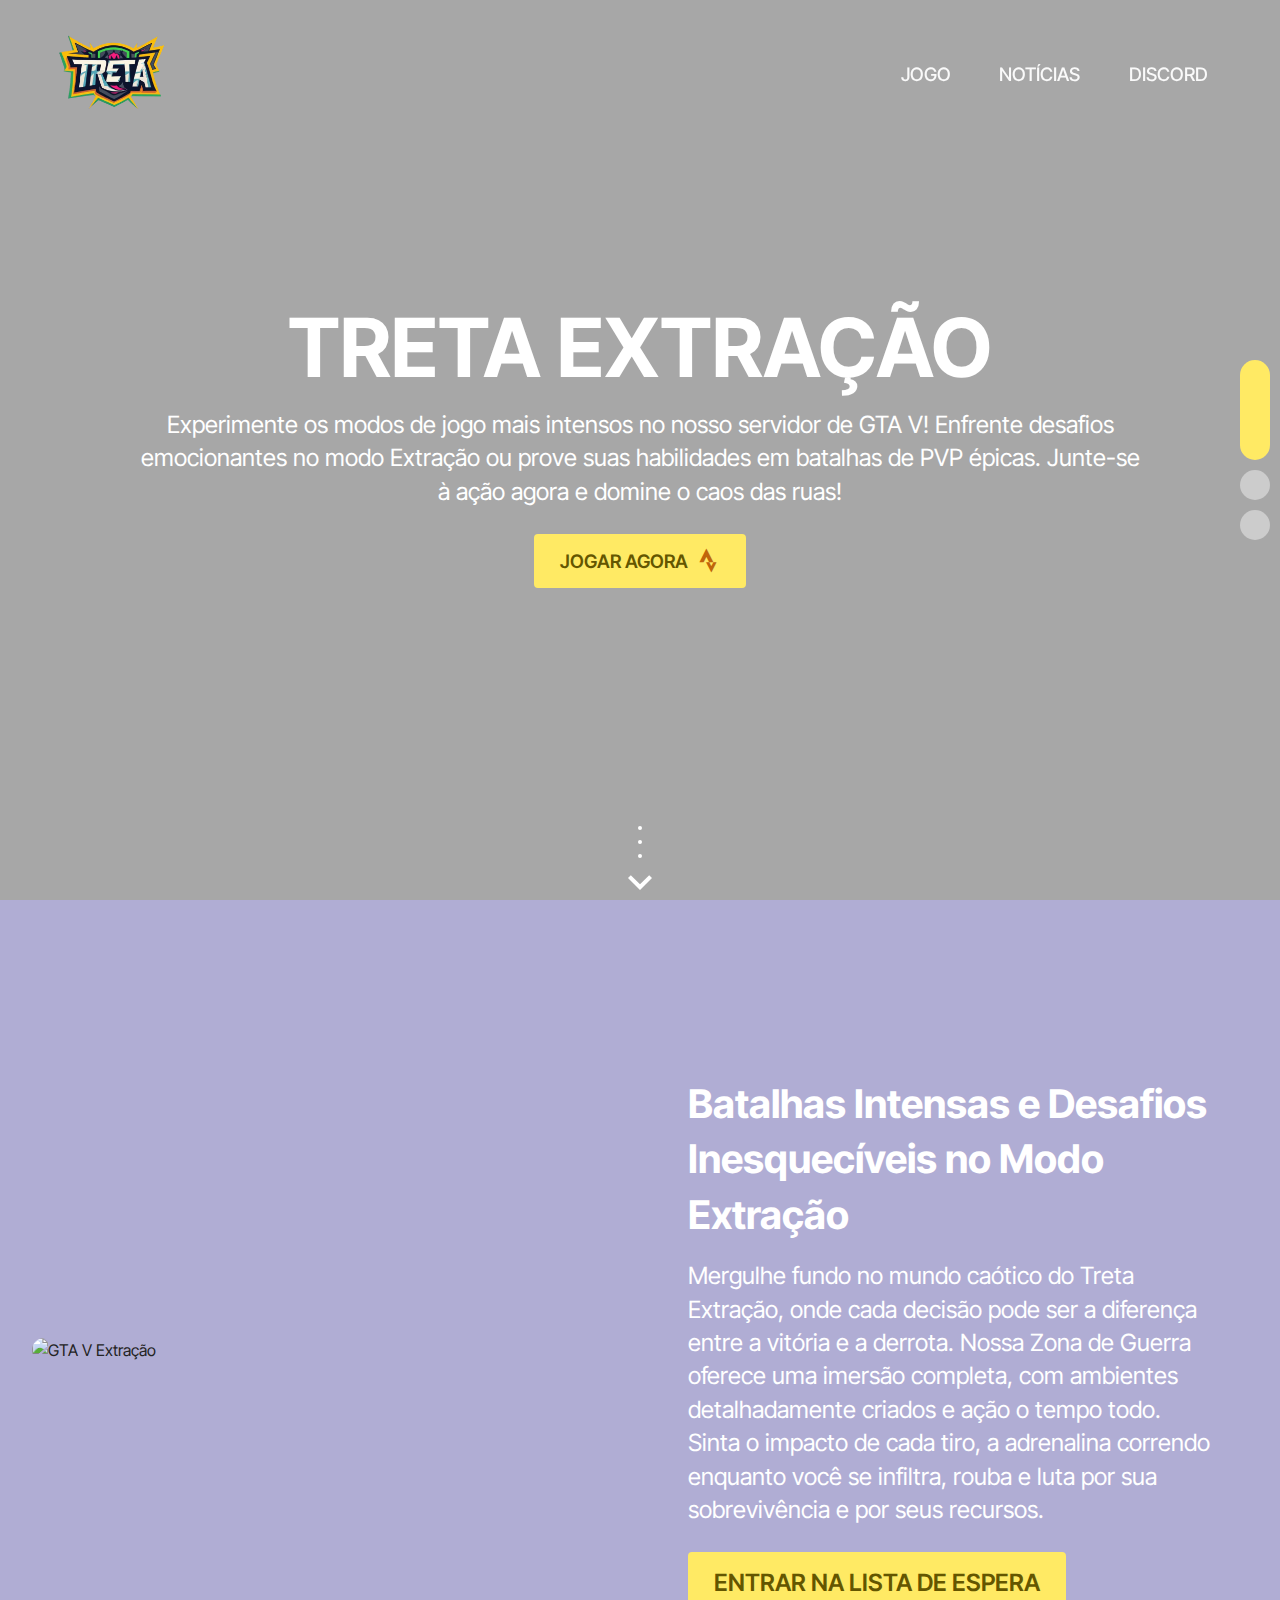
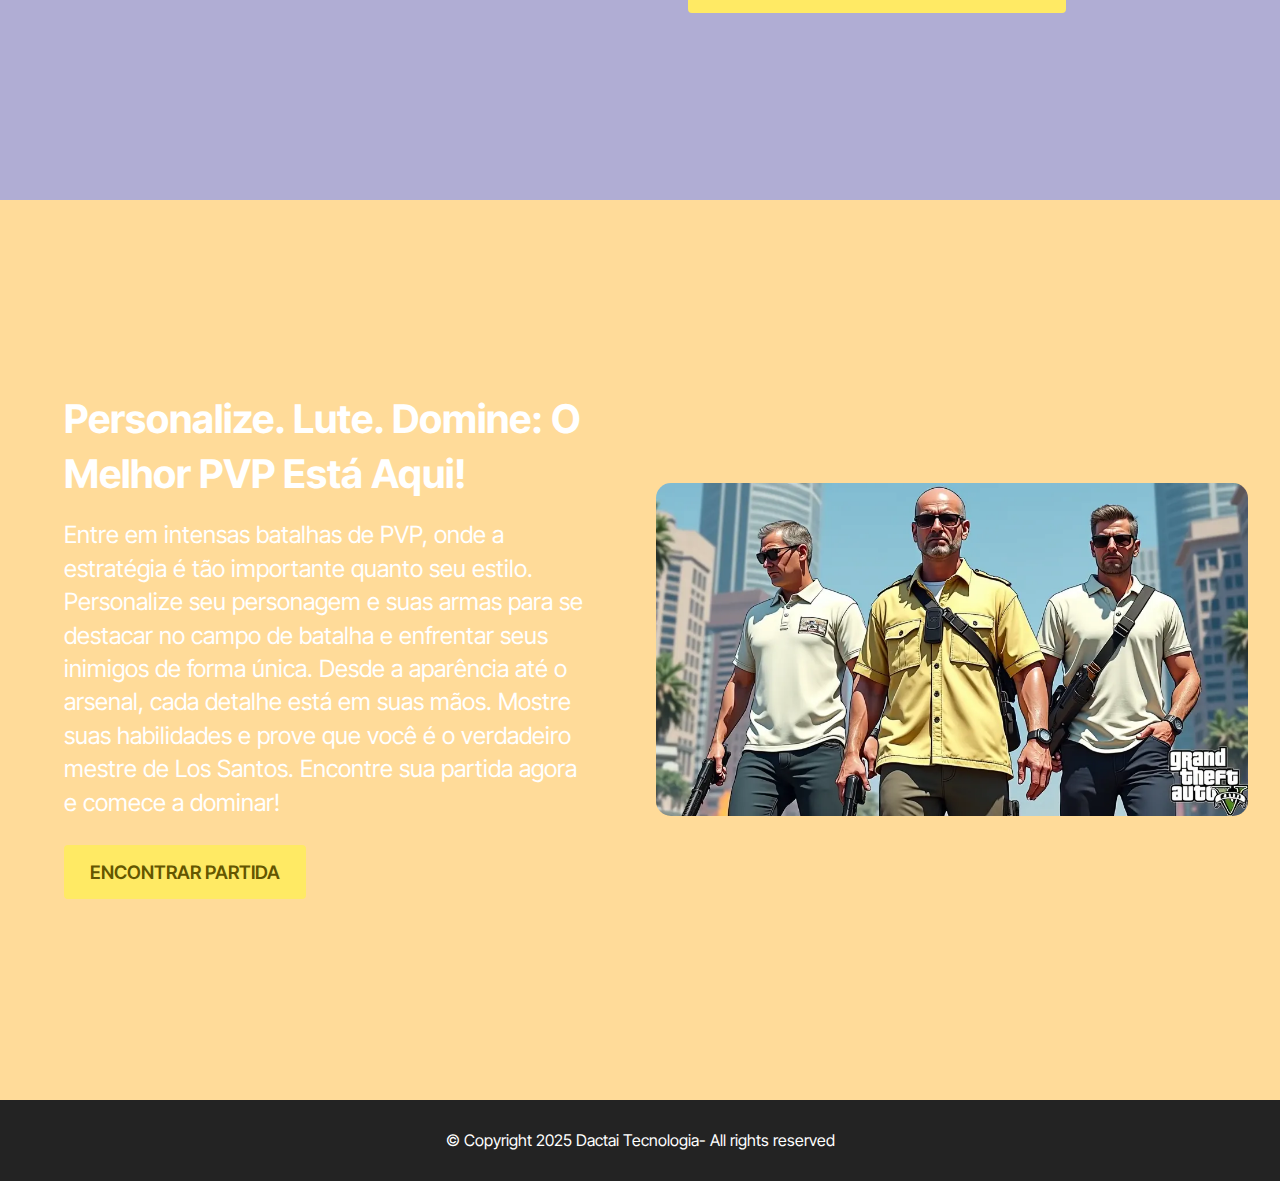
==== commit eb8d1fd4: "Ajustes diversos" ====
--- a/index.html
+++ b/index.html
@@ -55,6 +55,14 @@
       rel="stylesheet"
       href="assets/mobirise/css/mbr-additional.css?v=Gi5IZG"
       type="text/css"
+    />
+
+    <!-- Outros elementos do head -->
+    <link rel="icon" href="assets/images/logo.webp" type="image/x-webp" />
+    <link
+      rel="shortcut icon"
+      href="assets/images/logo.webp"
+      type="image/x-webp"
     />
   </head>
 
@@ -118,7 +126,7 @@
               <li class="nav-item">
                 <a
                   class="nav-link link text-white display-4"
-                  href="https://discord.gg/MjK5GsH4xV"
+                  href="https://discord"
                   target="_blank"
                   >DISCORD</a
                 >
@@ -190,7 +198,7 @@
           <div class="col-12 col-md-6 image-wrapper">
             <img
               class="w-100 img-rounded"
-              src="assets/images/undefined-image-8.webp"
+              src="assets/images/ModoExtracao.webp"
               alt="GTA V Extração"
             />
           </div>
@@ -211,7 +219,7 @@
                 rouba e luta por sua sobrevivência e por seus recursos.
               </p>
               <div class="mbr-section-btn mt-3">
-                <a class="btn btn-danger display-7" href="formulario.html"
+                <a class="btn btn-danger display-7" href="Inscreva-se.html"
                   >ENTRAR NA LISTA DE ESPERA</a
                 >
               </div>
@@ -236,7 +244,7 @@
       <div class="container">
         <div class="row justify-content-center align-items-center">
           <div class="col-12 col-md-6 image-wrapper">
-            <img src="assets/images/undefined-image-7.webp" alt="PVP GTA V" />
+            <img src="assets/images/ModoPVP.webp" alt="PVP GTA V" />
           </div>
           <div class="col-12 col-md">
             <div class="text-wrapper">
@@ -288,6 +296,7 @@
       <a class="ativo" href="#header6-4"> </a>
       <a href="#header11-d"> </a>
       <a href="#header14-e"> </a>
+      <a href="#section1" class="hide-menu-item"> </a>
     </div>
 
     <!--Seta indicando proxima seção-->
--- a/assets/custom/css/custom.css
+++ b/assets/custom/css/custom.css
@@ -124,4 +124,42 @@
     transform: translateY(10px);
   }
 }
+.menu-lateral .hide-menu-item {
+  display: none!important;
+}
 
+/*Estilo iframe Inscreva-se*/
+.inscrever {
+  max-width: 1200px;
+  margin: 0 auto;
+  padding: 20px;
+  background-color: white;
+  border-radius: 8px;
+  box-shadow: 0 4px 8px rgba(0, 0, 0, 0.1);
+  position: relative;
+}
+
+iframe {
+  width: 100%;
+  height: 560px; /* Ajuste a altura conforme necessário */
+  border: none;
+}
+
+.overlay-top {
+  position: absolute;
+  bottom: 0;
+  top: 0;
+  left: 0;
+  width: 100%;
+  height: 50px; /* Altura da área a ser coberta */
+  background-color: white;
+  z-index: 10; /* Garante que o overlay fique sobre o iframe */
+}
+.overlay {
+  position: absolute;
+  bottom: 0;
+  left: 0;
+  width: 100%;
+  height: 20px; /* Altura da área a ser coberta */
+  background-color: white;
+}
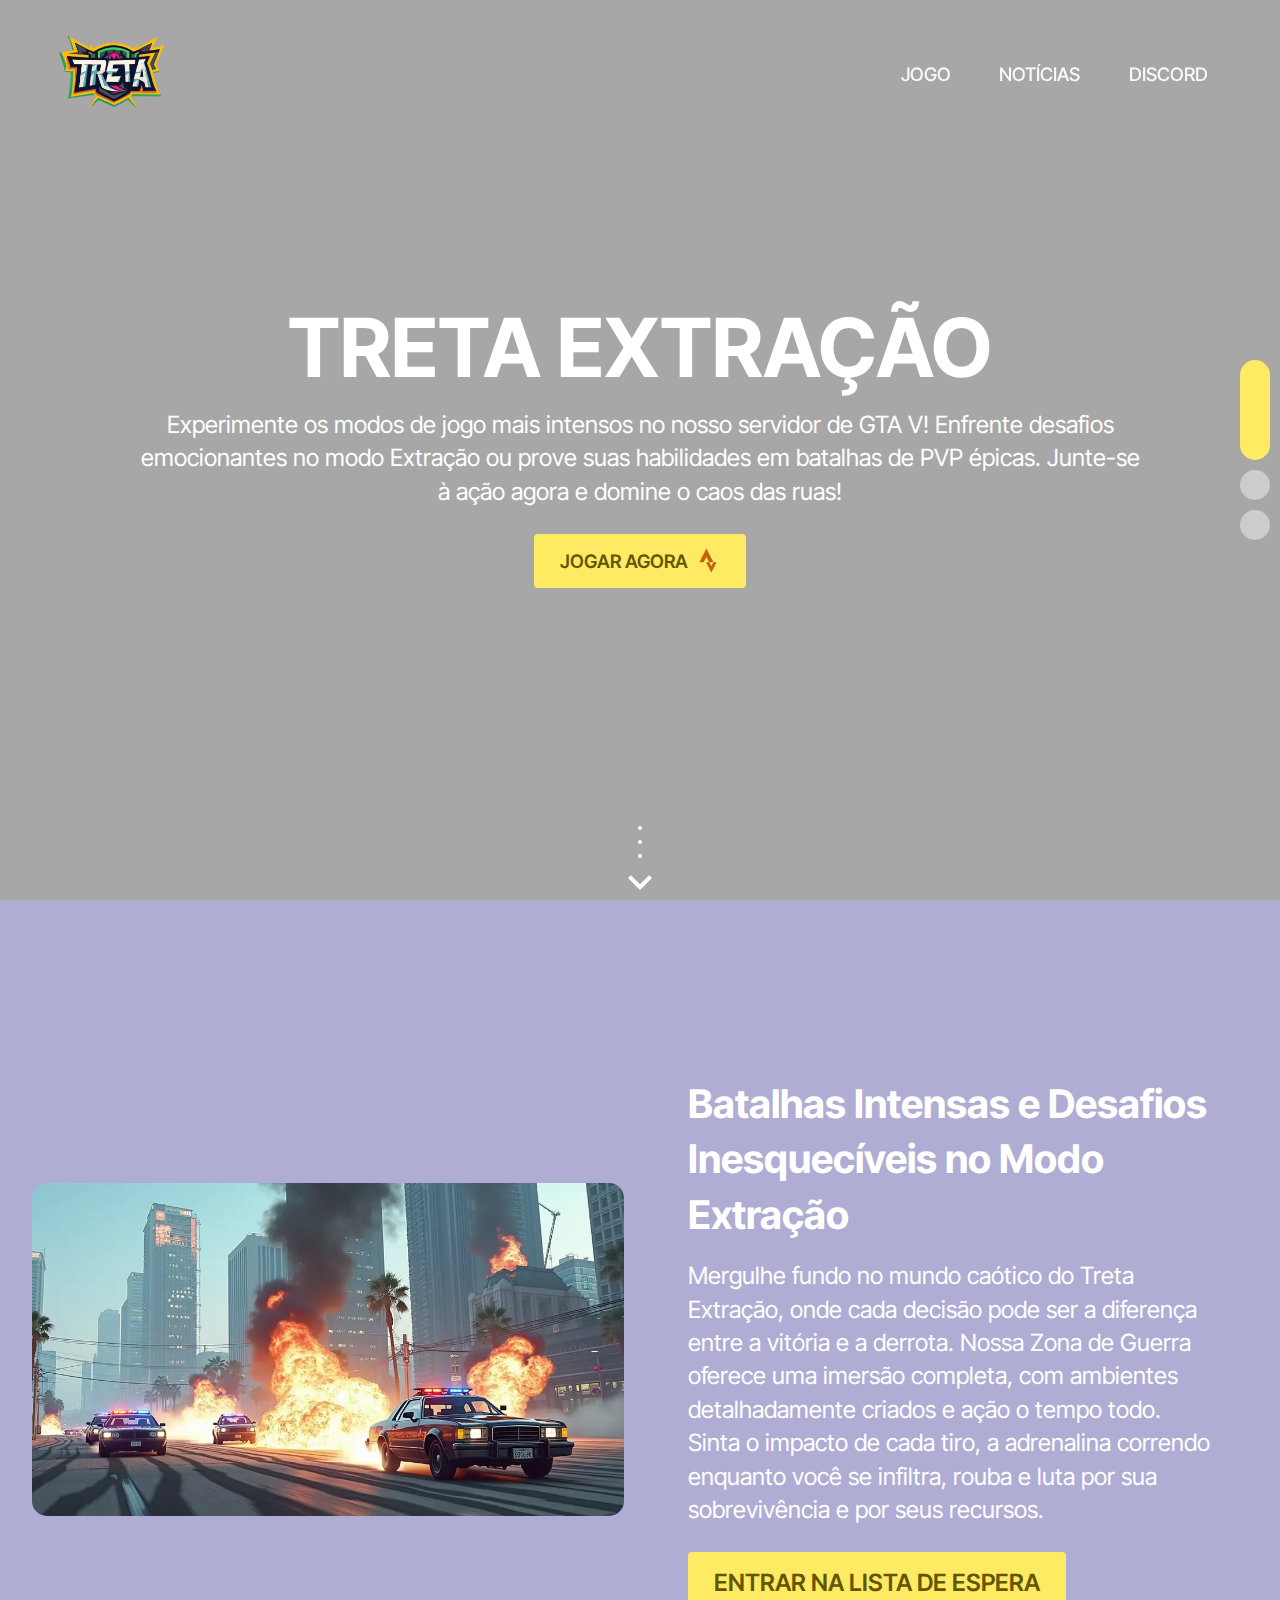
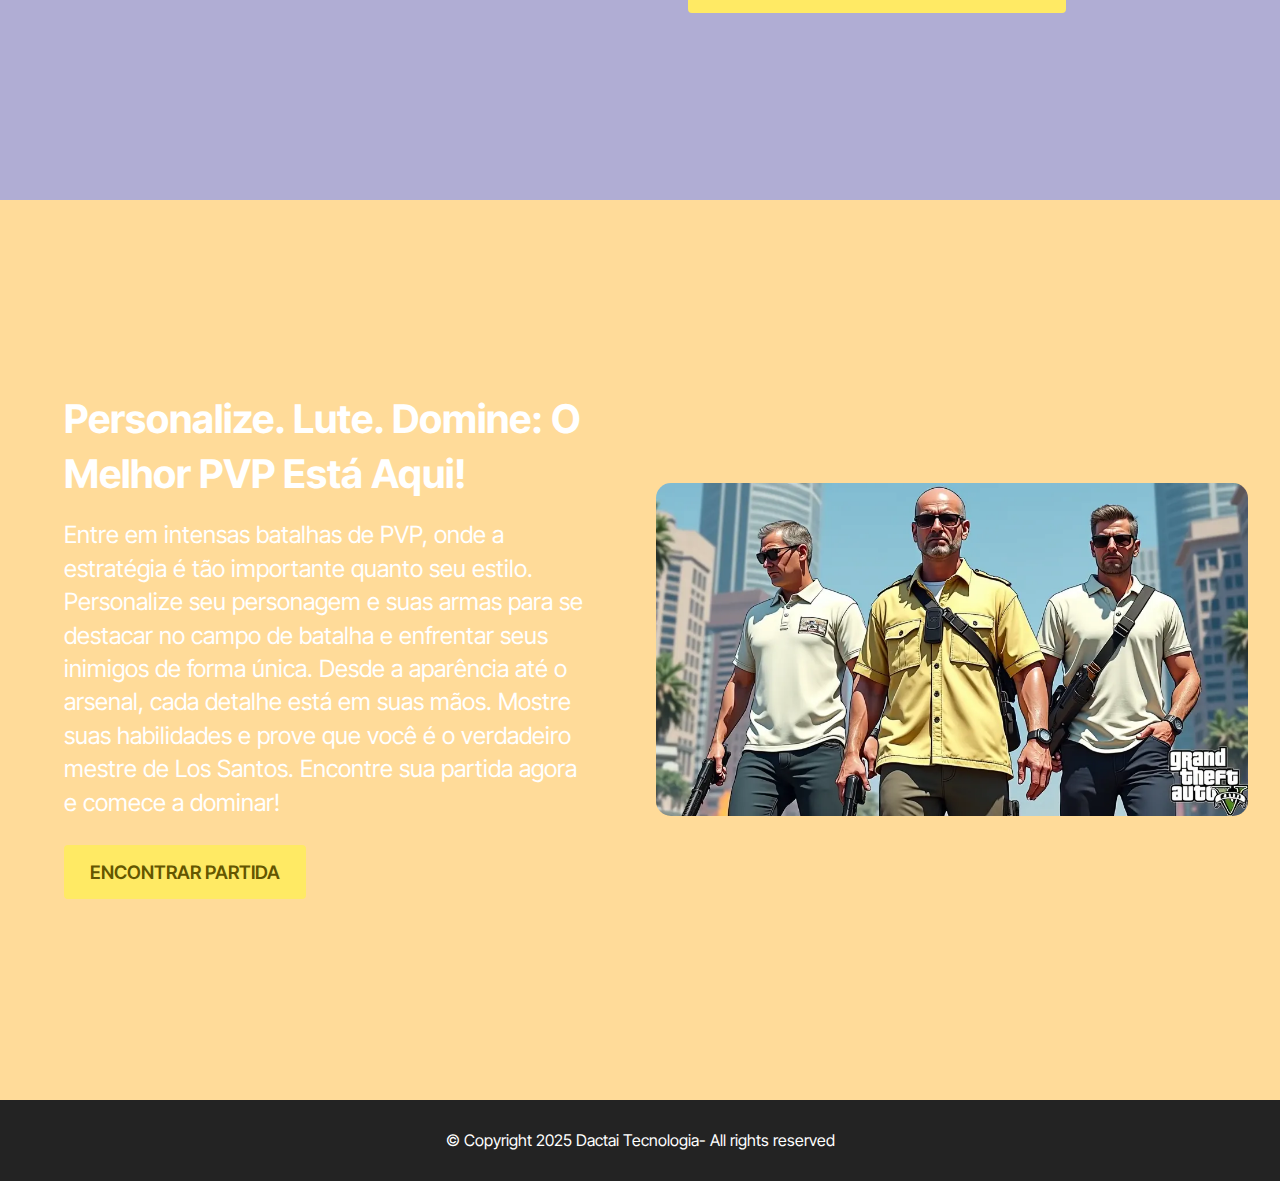
==== commit dcc33519: "porque eu quis" ====
--- a/index.html
+++ b/index.html
@@ -438,7 +438,7 @@
         onScroll();
       });
     </script>
-
+    <!--
     <script>
       document.addEventListener("DOMContentLoaded", function () {
         const menuLinks = document.querySelectorAll(".menu-lateral a");
@@ -483,6 +483,85 @@
           setTimeout(() => {
             isScrolling = false;
           }, 500); // 500ms de bloqueio para evitar múltiplos scrolls rápidos
+        });
+
+        // Ativa o primeiro item ao carregar a página
+        activateMenuItem(activeIndex);
+      });
+    </script>
+    -->
+    <script>
+      document.addEventListener("DOMContentLoaded", function () {
+        const menuLinks = document.querySelectorAll(".menu-lateral a");
+        let activeIndex = 0; // Índice para controlar o item ativo no menu
+        let isScrolling = false; // Controle para bloquear múltiplos scrolls simultâneos
+
+        function activateMenuItem(index) {
+          if (index < 0 || index >= menuLinks.length) return; // Impede que o índice seja inválido
+
+          // Remove a classe 'ativo' de todos os links
+          menuLinks.forEach((link) => link.classList.remove("ativo"));
+
+          // Adiciona a classe 'ativo' ao link com o índice atual
+          menuLinks[index].classList.add("ativo");
+
+          // Rola suavemente para a seção alvo
+          smoothScrollToSection(index);
+        }
+
+        function smoothScrollToSection(targetIndex) {
+          const targetSection = document.querySelector(
+            menuLinks[targetIndex].getAttribute("href")
+          );
+          const targetPosition = targetSection.offsetTop;
+          const startPosition = window.pageYOffset;
+          const distance = targetPosition - startPosition;
+          const duration = 900; // Duração da transição em milissegundos
+          let startTime = null;
+
+          // Função de animação suave usando `requestAnimationFrame`
+          function animation(currentTime) {
+            if (startTime === null) startTime = currentTime;
+            const timeElapsed = currentTime - startTime;
+            const run = ease(timeElapsed, startPosition, distance, duration);
+            window.scrollTo(0, run);
+            if (timeElapsed < duration) {
+              requestAnimationFrame(animation);
+            } else {
+              isScrolling = false; // Desbloqueia o scroll apenas após o fim da animação
+            }
+          }
+
+          // Função de easing para suavizar a transição
+          function ease(t, b, c, d) {
+            t /= d / 2;
+            if (t < 1) return (c / 2) * t * t + b;
+            t--;
+            return (-c / 2) * (t * (t - 2) - 1) + b;
+          }
+
+          requestAnimationFrame(animation);
+        }
+
+        // Adiciona o listener de rolagem (scroll do mouse)
+        document.addEventListener("wheel", function (event) {
+          if (isScrolling) return; // Se já está rolando, ignora novos scrolls
+
+          isScrolling = true; // Bloqueia novos eventos de scroll
+
+          if (event.deltaY > 0) {
+            // Scroll para baixo
+            if (activeIndex < menuLinks.length - 1) {
+              activeIndex++;
+            }
+          } else {
+            // Scroll para cima
+            if (activeIndex > 0) {
+              activeIndex--;
+            }
+          }
+
+          activateMenuItem(activeIndex); // Suave a transição para a seção correta
         });
 
         // Ativa o primeiro item ao carregar a página
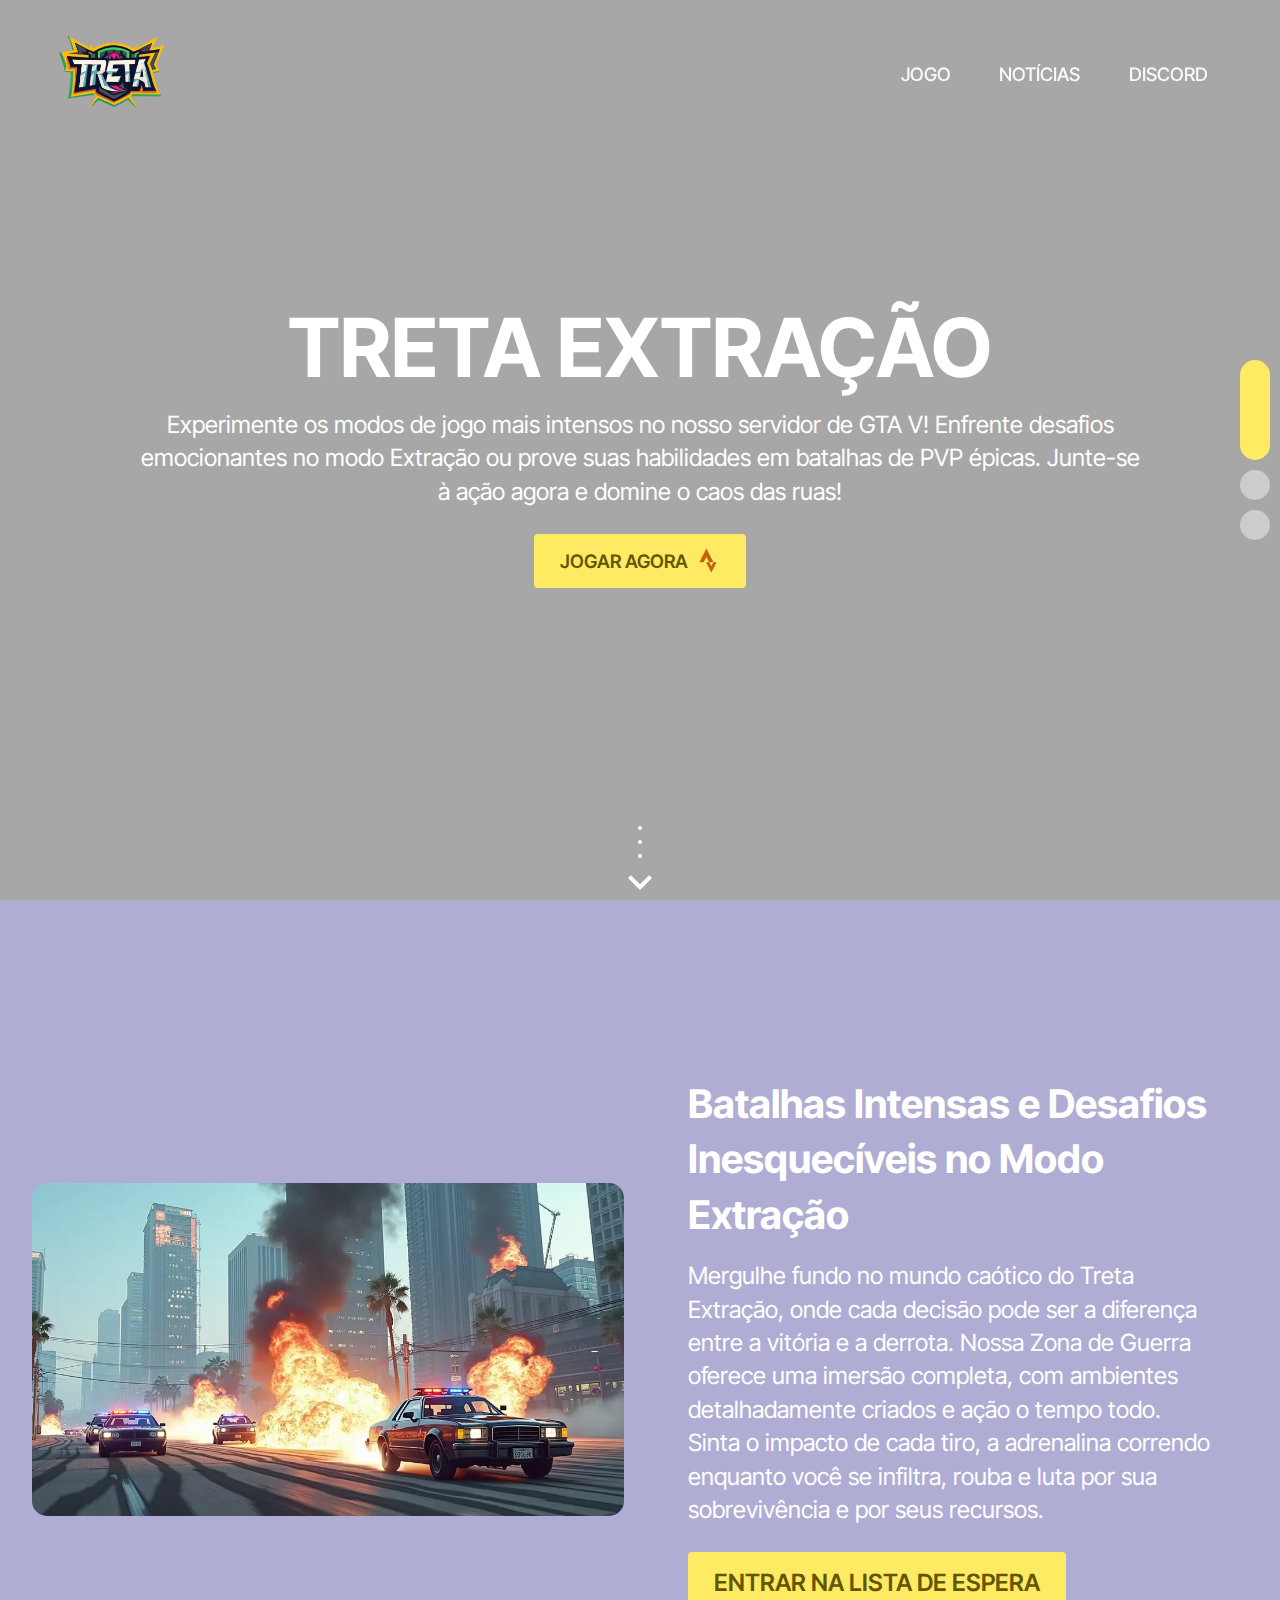
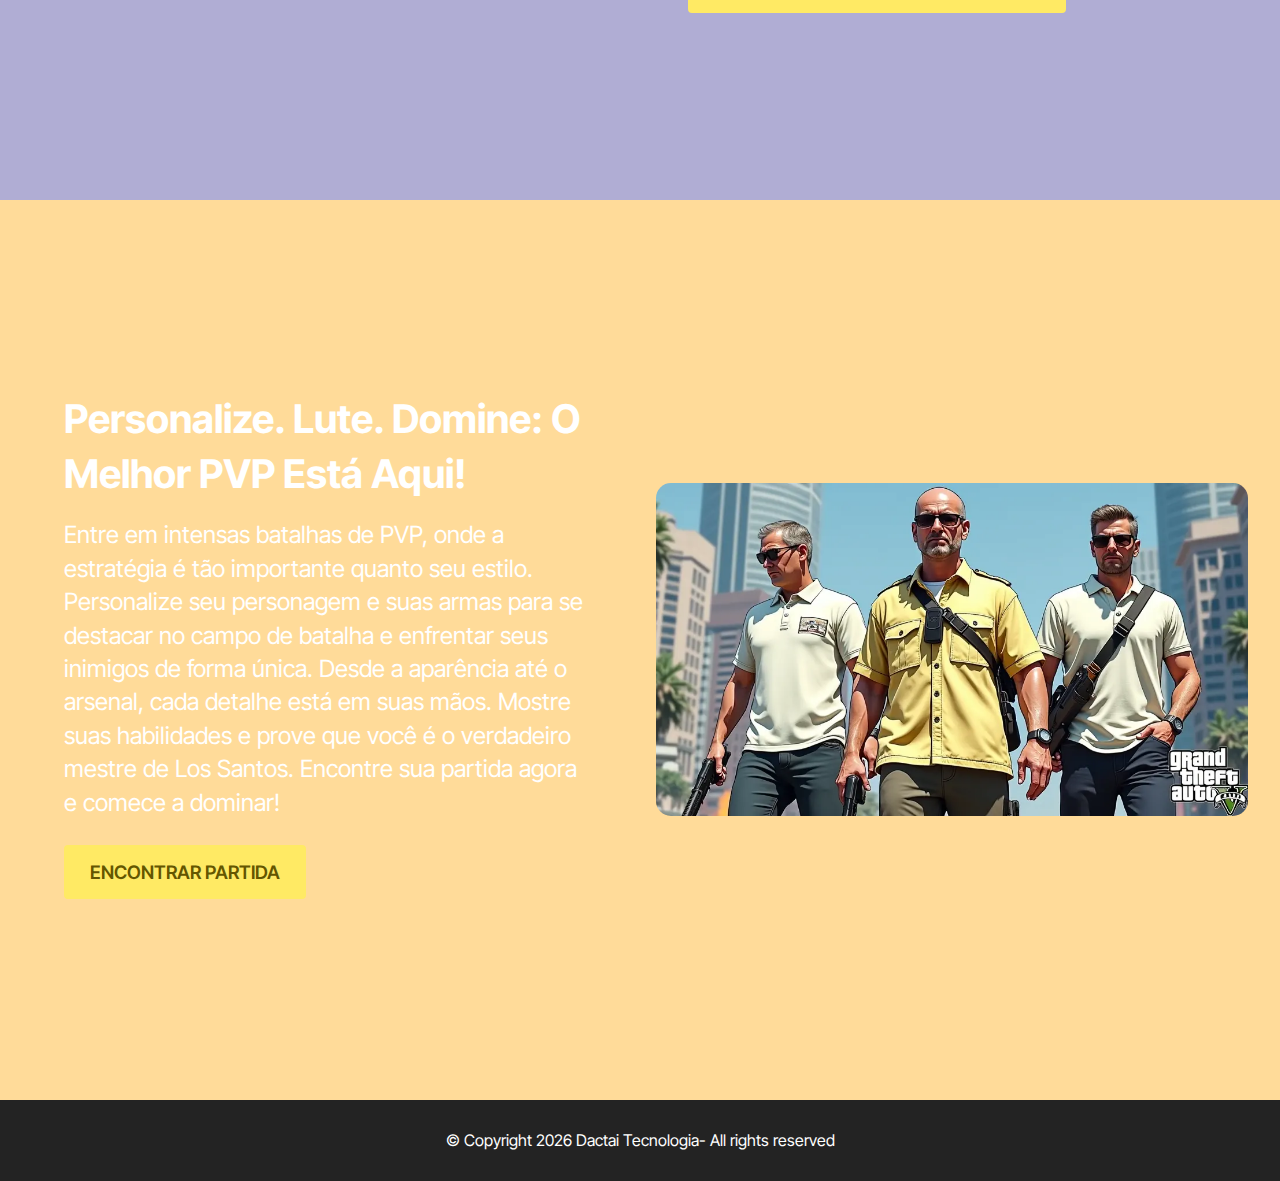
==== commit edf41dd0: "mostrando para o pedro github desktop" ====
--- a/index.html
+++ b/index.html
@@ -285,7 +285,7 @@
         <div class="media-container-row align-center mbr-white">
           <div class="col-12">
             <p class="mbr-text mb-0 mbr-fonts-style display-8">
-              © Copyright 2025 Dactai Tecnologia-&nbsp;All rights reserved
+              © Copyright 2026 Dactai Tecnologia-&nbsp;All rights reserved
             </p>
           </div>
         </div>
